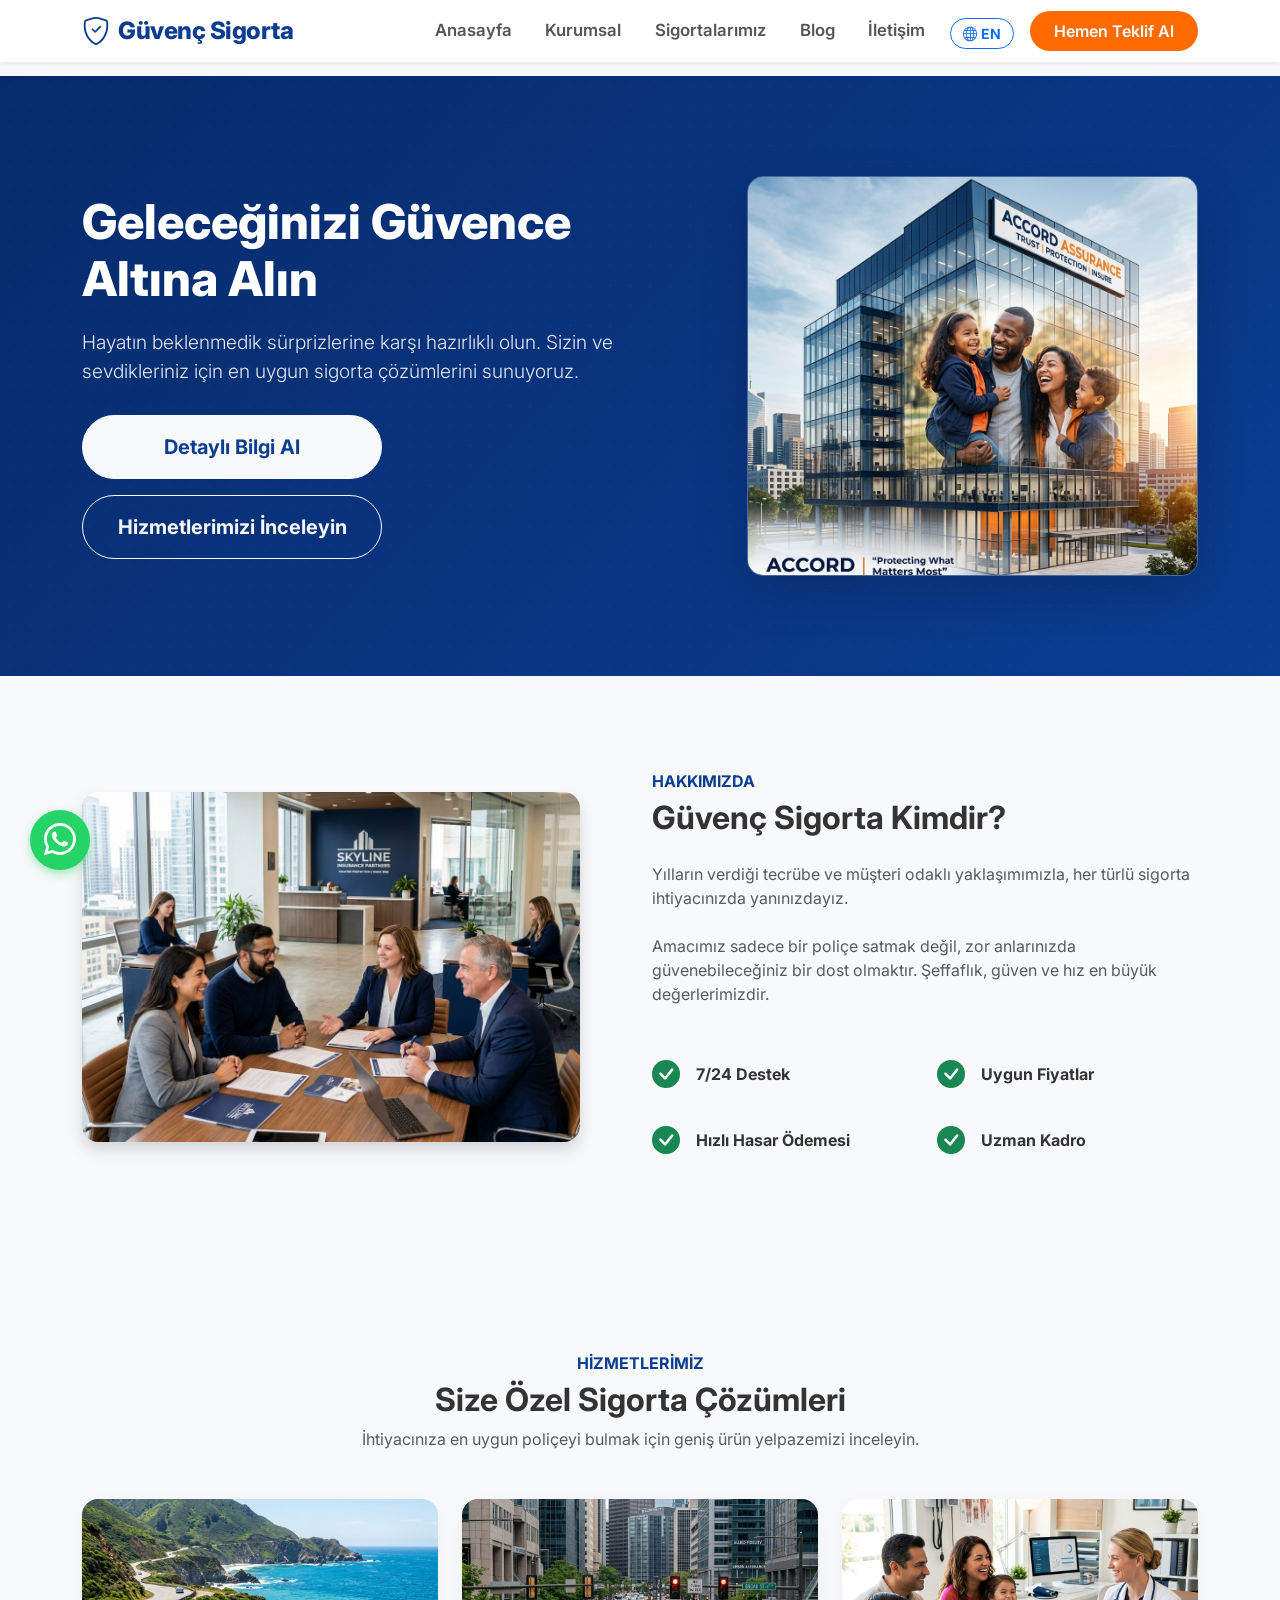
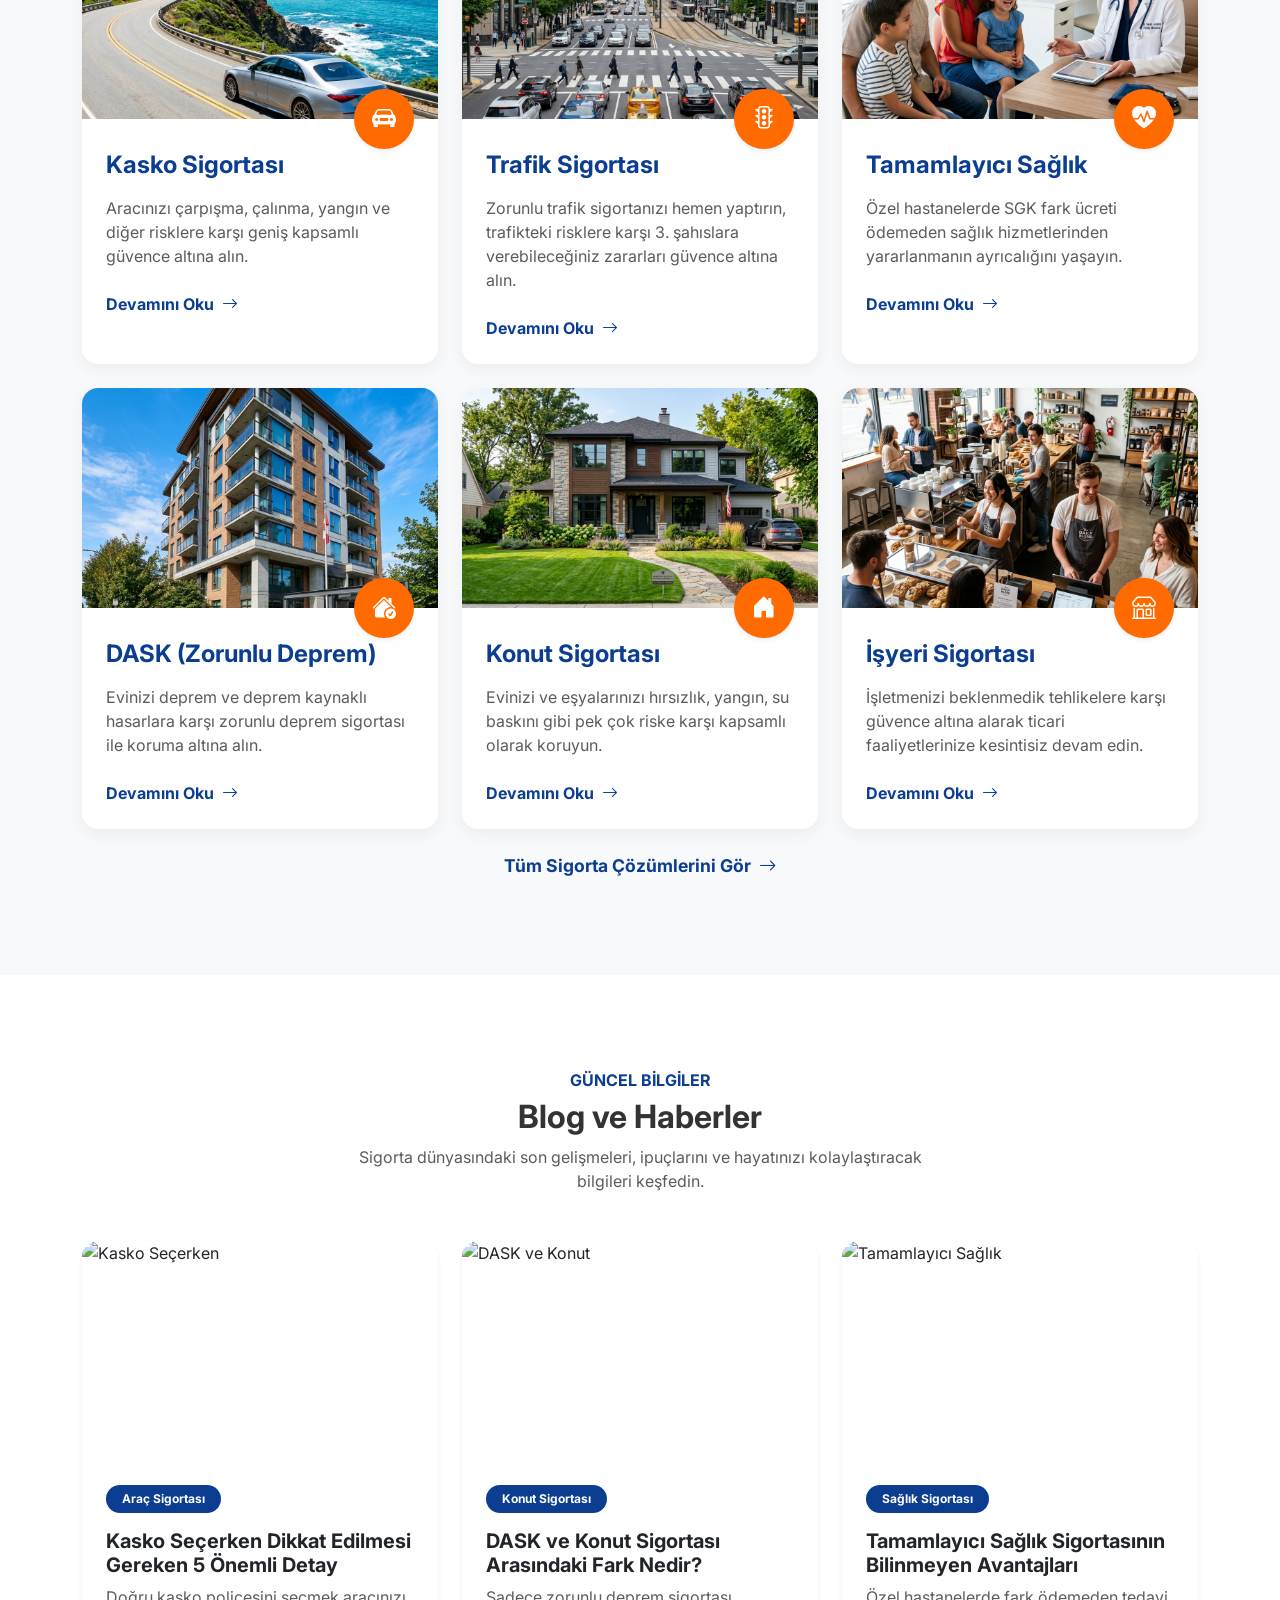
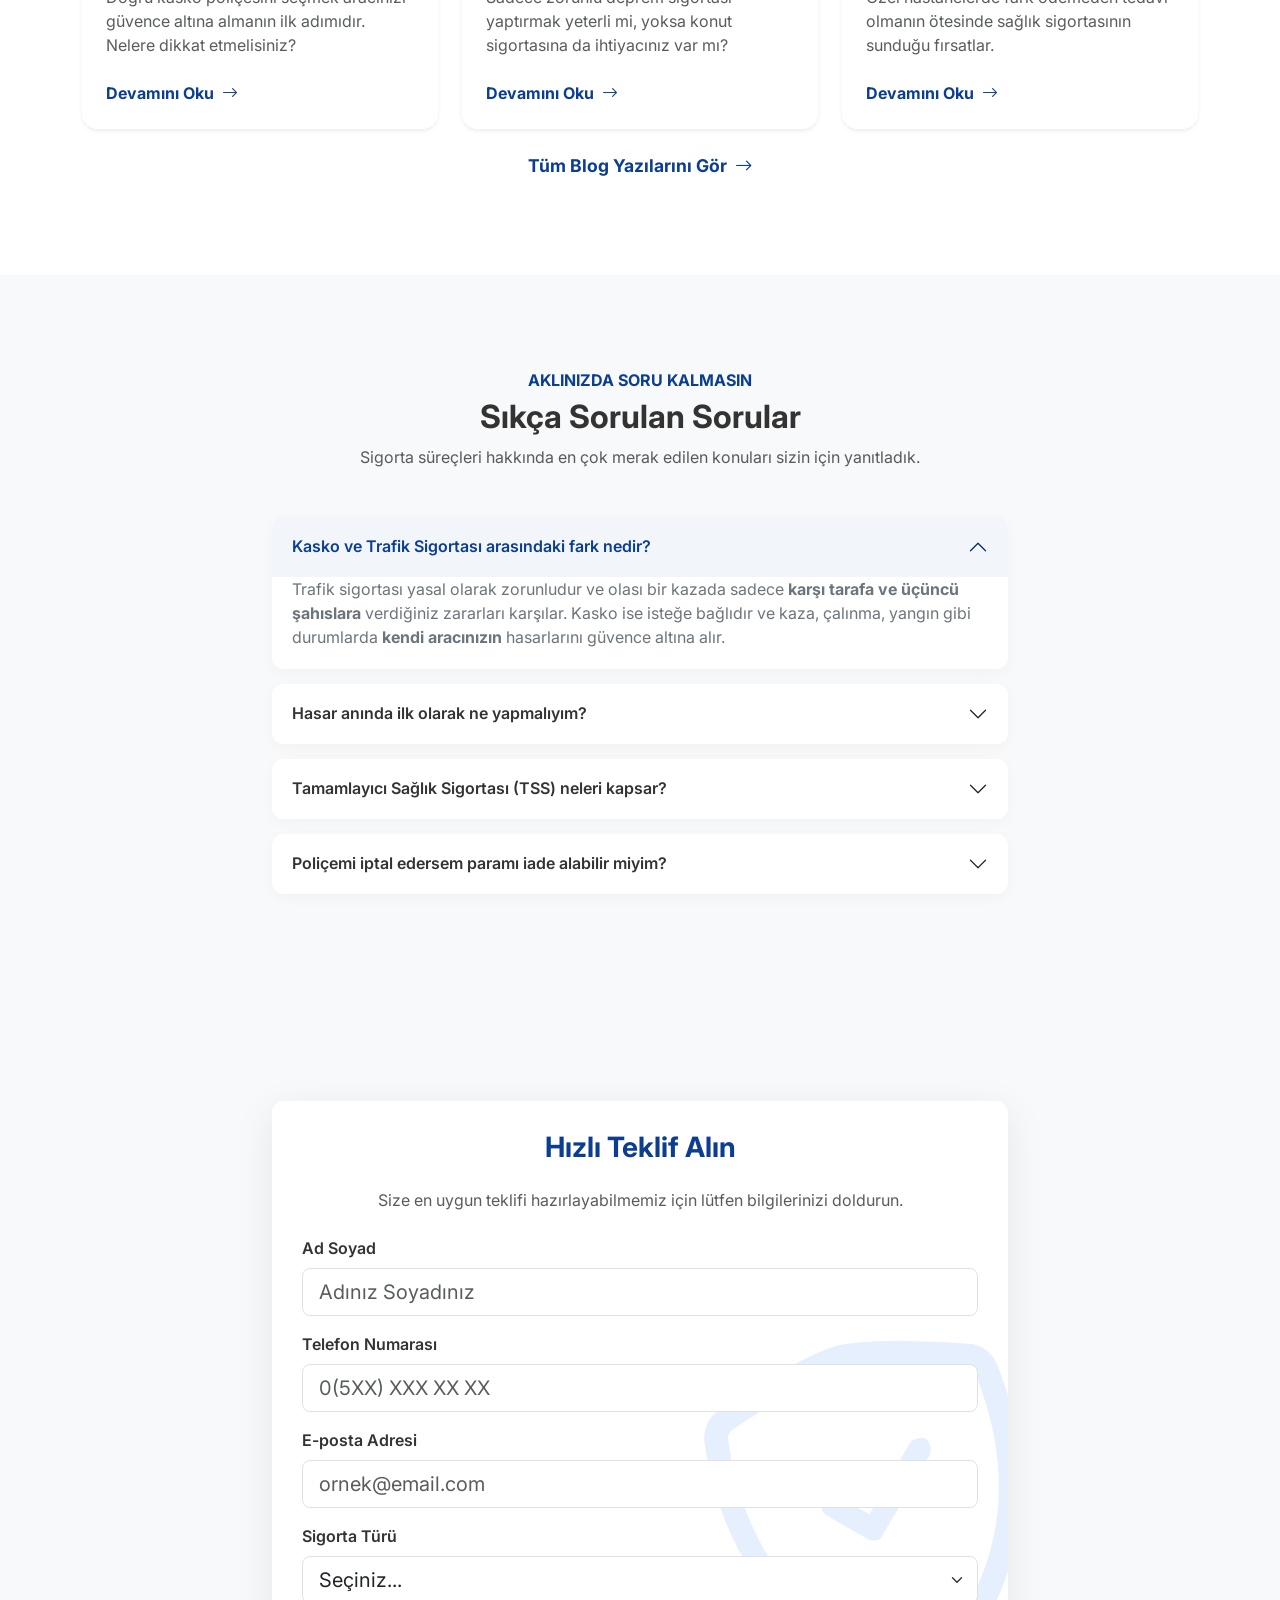
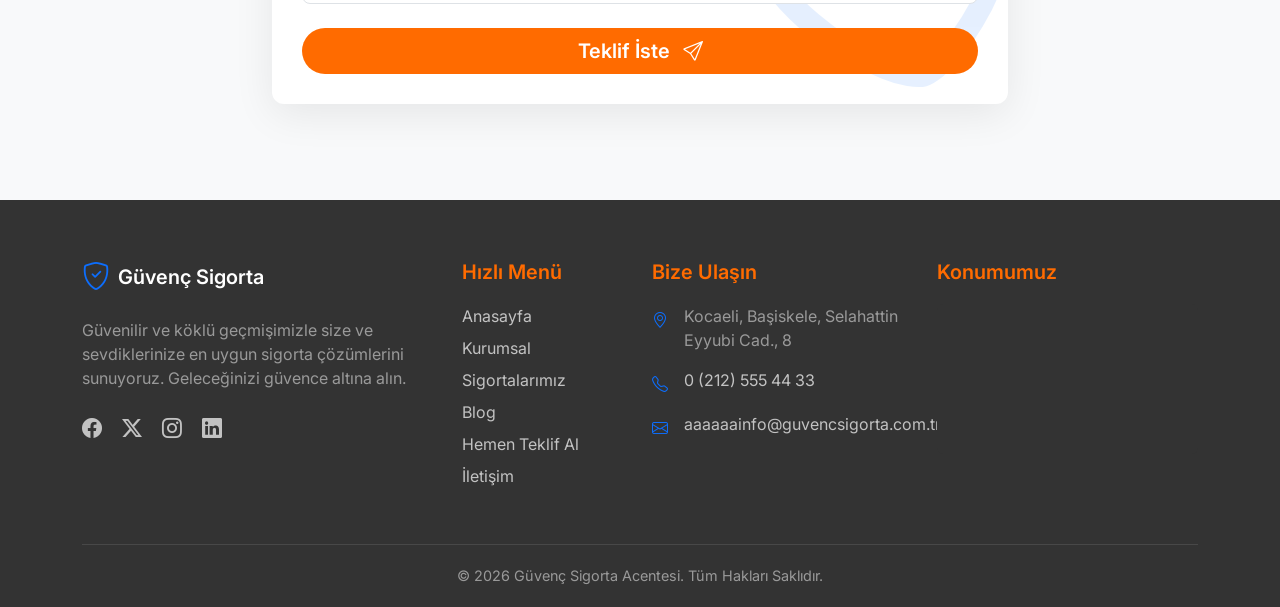
==== index.html @ 0bcf5939 "chore: cache version v8 -> v9" ====
<!DOCTYPE html>
<html lang="tr">

<head>
  <meta charset="UTF-8">
  <meta name="viewport" content="width=device-width, initial-scale=1.0">
  <title>Güvenç Sigorta | Geleceğinizi Güvence Altına Alın</title>
  <meta name="description"
    content="Kasko, trafik, sağlık ve konut sigortası poliçeleriniz için en uygun teklifleri Güvenç Sigorta'dan alın.">

  <!-- Google Fonts -->
  <link rel="preconnect" href="https://fonts.googleapis.com">
  <link rel="preconnect" href="https://fonts.gstatic.com" crossorigin>
  <link href="https://fonts.googleapis.com/css2?family=Inter:wght@300;400;500;600;700;800&display=swap"
    rel="stylesheet">

  <!-- Bootstrap Icons (CDN needed for icons, or local SVG. Will use CDN for icons only) -->
  <link rel="stylesheet" href="https://cdn.jsdelivr.net/npm/bootstrap-icons@1.11.3/font/bootstrap-icons.min.css">

  <!-- Local Bootstrap CSS -->
  <link rel="stylesheet" href="css/bootstrap.min.css?v=9">

  <!-- Custom CSS -->
  <link rel="stylesheet" href="css/style.css?v=9">
</head>

<body>
  <div id="top"></div>

  <!-- Navbar Component -->
  <app-navbar></app-navbar>

  <!-- Hero Section -->
  <section class="hero-section" id="hero">
    <div class="container h-100">
      <div class="row h-100 align-items-center">
        <div class="col-lg-6 text-center text-lg-start mb-5 mb-lg-0">
          <h1 class="hero-title" data-i18n="hero_title">Geleceğinizi Güvence Altına Alın</h1>
          <p class="hero-subtitle" data-i18n="hero_desc">Hayatın beklenmedik sürprizlerine karşı hazırlıklı olun. Sizin ve sevdikleriniz için en uygun sigorta çözümlerini sunuyoruz.</p>
          <a href="#teklif-al"
            class="btn btn-light btn-lg px-4 py-3 rounded-pill fw-bold text-primary-custom me-md-3 mb-3 w-100 d-md-inline-block btn-pulse"
            style="max-width: 300px;" data-i18n="hero_btn">
            Hemen Teklif Al
          </a>
          <a href="#sigortalarimiz"
            class="btn btn-outline-light btn-lg px-4 py-3 rounded-pill fw-bold w-100 d-md-inline-block"
            style="max-width: 300px;" data-i18n="hero_btn_2">
            Hizmetlerimizi İnceleyin
          </a>
        </div>
        <div class="col-lg-5 offset-lg-1 d-none d-lg-block">
          <img src="assets/img/hero.png" alt="Güvenç Sigorta Acentesi"
            class="img-fluid rounded-4 shadow-lg border border-light border-opacity-25"
            style="object-fit: cover; height: 400px; width: 100%;">
        </div>
      </div>
    </div>
  </section>

  <!-- About Section -->
  <section class="py-5" id="kurumsal">
    <div class="container my-5">
      <div class="row align-items-center">
        <div class="col-lg-6 mb-4 mb-lg-0">
          <div class="pe-lg-5 text-center text-lg-start">
            <img src="assets/img/about.png" alt="Hakkımızda" class="img-fluid rounded-4 shadow"
              style="object-fit: cover; height: 350px; width: 100%;">
          </div>
        </div>
        <div class="col-lg-6 text-center text-lg-start">
          <h6 class="text-primary-custom fw-bold text-uppercase mb-2" data-i18n="sec_about_sub">Hakkımızda</h6>
          <h2 class="fw-bold mb-4" data-i18n="sec_about_title">Güvenç Sigorta Kimdir?</h2>
          <p class="text-muted mb-4" data-i18n="sec_about_desc1">Yılların verdiği tecrübe ve müşteri odaklı yaklaşımımızla, her türlü sigorta ihtiyacınızda yanınızdayız.</p>
          <p class="text-muted mb-4" data-i18n="sec_about_desc2">Amacımız sadece bir poliçe satmak değil, zor anlarınızda güvenebileceğiniz bir dost olmaktır. Şeffaflık, güven ve hız en büyük değerlerimizdir.</p>
          <div class="row g-4 mt-2">
            <div class="col-sm-6">
              <div class="d-flex justify-content-center justify-content-lg-start">
                <div class="d-flex align-items-center text-start" style="width: 220px;">
                  <i class="bi bi-check-circle-fill text-success fs-3 me-3 flex-shrink-0"></i>
                  <h6 class="mb-0 fw-bold" data-i18n="feature_1">7/24 Destek</h6>
                </div>
              </div>
            </div>
            <div class="col-sm-6">
              <div class="d-flex justify-content-center justify-content-lg-start">
                <div class="d-flex align-items-center text-start" style="width: 220px;">
                  <i class="bi bi-check-circle-fill text-success fs-3 me-3 flex-shrink-0"></i>
                  <h6 class="mb-0 fw-bold" data-i18n="feature_2">Uygun Fiyatlar</h6>
                </div>
              </div>
            </div>
            <div class="col-sm-6">
              <div class="d-flex justify-content-center justify-content-lg-start">
                <div class="d-flex align-items-center text-start" style="width: 220px;">
                  <i class="bi bi-check-circle-fill text-success fs-3 me-3 flex-shrink-0"></i>
                  <h6 class="mb-0 fw-bold" data-i18n="feature_3">Hızlı Hasar Ödemesi</h6>
                </div>
              </div>
            </div>
            <div class="col-sm-6">
              <div class="d-flex justify-content-center justify-content-lg-start">
                <div class="d-flex align-items-center text-start" style="width: 220px;">
                  <i class="bi bi-check-circle-fill text-success fs-3 me-3 flex-shrink-0"></i>
                  <h6 class="mb-0 fw-bold" data-i18n="feature_4">Uzman Kadro</h6>
                </div>
              </div>
            </div>
          </div>
        </div>
      </div>
    </div>
  </section>

  <!-- Services / Insurances Section -->
  <section class="py-5 bg-light" id="sigortalarimiz">
    <div class="container my-5">
      <div class="text-center mb-5">
        <h6 class="text-primary-custom fw-bold text-uppercase mb-2" data-i18n="sec_services_sub">Hizmetlerimiz</h6>
        <h2 class="fw-bold" data-i18n="sec_services_title">Size Özel Sigorta Çözümleri</h2>
        <p class="text-muted mx-auto" style="max-width: 600px;" data-i18n="sec_services_desc">İhtiyacınıza en uygun poliçeyi bulmak için geniş ürün yelpazemizi inceleyin.</p>
      </div>

      <div class="row g-4">
        <div class="col-lg-4 col-md-6">
          <insurance-card title="Kasko Sigortası"
            desc="Aracınızı çarpışma, çalınma, yangın ve diğer risklere karşı geniş kapsamlı güvence altına alın."
            icon="car-front-fill" img="assets/img/kasko.png"
            i18n-title="srv_kasko_title" i18n-desc="srv_kasko_desc">
          </insurance-card>
        </div>
        <div class="col-lg-4 col-md-6">
          <insurance-card title="Trafik Sigortası"
            desc="Zorunlu trafik sigortanızı hemen yaptırın, trafikteki risklere karşı 3. şahıslara verebileceğiniz zararları güvence altına alın."
            icon="stoplights" img="assets/img/trafik.png"
            i18n-title="srv_trafik_title" i18n-desc="srv_trafik_desc">
          </insurance-card>
        </div>
        <div class="col-lg-4 col-md-6">
          <insurance-card title="Tamamlayıcı Sağlık"
            desc="Özel hastanelerde SGK fark ücreti ödemeden sağlık hizmetlerinden yararlanmanın ayrıcalığını yaşayın."
            icon="heart-pulse-fill" img="assets/img/saglik.png"
            i18n-title="srv_saglik_title" i18n-desc="srv_saglik_desc">
          </insurance-card>
        </div>
        <div class="col-lg-4 col-md-6">
          <insurance-card title="DASK (Zorunlu Deprem)"
            desc="Evinizi deprem ve deprem kaynaklı hasarlara karşı zorunlu deprem sigortası ile koruma altına alın."
            icon="house-check-fill" img="assets/img/dask.png"
            i18n-title="srv_dask_title" i18n-desc="srv_dask_desc">
          </insurance-card>
        </div>
        <div class="col-lg-4 col-md-6">
          <insurance-card title="Konut Sigortası"
            desc="Evinizi ve eşyalarınızı hırsızlık, yangın, su baskını gibi pek çok riske karşı kapsamlı olarak koruyun."
            icon="house-door-fill" img="assets/img/konut.png"
            i18n-title="srv_konut_title" i18n-desc="srv_konut_desc">
          </insurance-card>
        </div>
        <div class="col-lg-4 col-md-6">
          <insurance-card title="İşyeri Sigortası"
            desc="İşletmenizi beklenmedik tehlikelere karşı güvence altına alarak ticari faaliyetlerinize kesintisiz devam edin."
            icon="shop" img="assets/img/isyeri.png"
            i18n-title="srv_isyeri_title" i18n-desc="srv_isyeri_desc">
          </insurance-card>
        </div>
      </div>

      <div class="text-center mt-4">
        <a href="hizmetler.html" class="text-primary-custom fw-bold text-decoration-none d-inline-flex align-items-center view-all-link">
          <span data-i18n="btn_view_all_services">Tüm Sigorta Çözümlerini Gör</span> <i class="bi bi-arrow-right ms-2"></i>
        </a>
      </div>
    </div>
  </section>

  <!-- Blog Section -->
  <section class="py-5 bg-white" id="blog">
    <div class="container my-5">
      <div class="text-center mb-5">
        <h6 class="text-primary-custom fw-bold text-uppercase mb-2" data-i18n="sec_blog_sub">Güncel Bilgiler</h6>
        <h2 class="fw-bold" data-i18n="sec_blog_title">Blog ve Haberler</h2>
        <p class="text-muted mx-auto" style="max-width: 600px;" data-i18n="sec_blog_desc">Sigorta dünyasındaki son gelişmeleri, ipuçlarını ve hayatınızı kolaylaştıracak bilgileri keşfedin.</p>
      </div>

      <div class="row g-4">
        <!-- Blog Card 1 -->
        <div class="col-lg-4 col-md-6">
          <div class="card h-100 border-0 shadow-sm rounded-4 overflow-hidden blog-card">
            <img src="https://images.unsplash.com/photo-1454165804606-c3d57bc86b40?auto=format&fit=crop&q=80&w=600&h=400" class="card-img-top" alt="Kasko Seçerken" style="height: 220px; object-fit: cover;">
            <div class="card-body p-4">
              <span class="badge bg-primary-custom text-white mb-2 px-3 py-2 rounded-pill" data-i18n="badge_arac">Araç Sigortası</span>
              <h5 class="card-title fw-bold mt-2" data-i18n="blog_1_title">Kasko Seçerken Dikkat Edilmesi Gereken 5 Önemli Detay</h5>
              <p class="card-text text-muted" data-i18n="blog_1_desc">Doğru kasko poliçesini seçmek aracınızı güvence altına almanın ilk adımıdır. Nelere dikkat etmelisiniz?</p>
            </div>
            <div class="card-footer bg-white border-0 px-4 pb-4 pt-0">
              <a href="#" class="text-primary-custom fw-bold text-decoration-none d-flex align-items-center"><span data-i18n="btn_read_more">Devamını Oku</span> <i class="bi bi-arrow-right ms-2"></i></a>
            </div>
          </div>
        </div>
        
        <!-- Blog Card 2 -->
        <div class="col-lg-4 col-md-6">
          <div class="card h-100 border-0 shadow-sm rounded-4 overflow-hidden blog-card">
            <img src="https://images.unsplash.com/photo-1560518883-ce09059eeffa?auto=format&fit=crop&q=80&w=600&h=400" class="card-img-top" alt="DASK ve Konut" style="height: 220px; object-fit: cover;">
            <div class="card-body p-4">
              <span class="badge bg-primary-custom text-white mb-2 px-3 py-2 rounded-pill" data-i18n="badge_konut">Konut Sigortası</span>
              <h5 class="card-title fw-bold mt-2" data-i18n="blog_2_title">DASK ve Konut Sigortası Arasındaki Fark Nedir?</h5>
              <p class="card-text text-muted" data-i18n="blog_2_desc">Sadece zorunlu deprem sigortası yaptırmak yeterli mi, yoksa konut sigortasına da ihtiyacınız var mı?</p>
            </div>
            <div class="card-footer bg-white border-0 px-4 pb-4 pt-0">
              <a href="#" class="text-primary-custom fw-bold text-decoration-none d-flex align-items-center"><span data-i18n="btn_read_more">Devamını Oku</span> <i class="bi bi-arrow-right ms-2"></i></a>
            </div>
          </div>
        </div>

        <!-- Blog Card 3 -->
        <div class="col-lg-4 col-md-6">
          <div class="card h-100 border-0 shadow-sm rounded-4 overflow-hidden blog-card">
            <img src="https://images.unsplash.com/photo-1505691938895-1758d7feb511?auto=format&fit=crop&q=80&w=600&h=400" class="card-img-top" alt="Tamamlayıcı Sağlık" style="height: 220px; object-fit: cover;">
            <div class="card-body p-4">
              <span class="badge bg-primary-custom text-white mb-2 px-3 py-2 rounded-pill" data-i18n="badge_saglik">Sağlık Sigortası</span>
              <h5 class="card-title fw-bold mt-2" data-i18n="blog_3_title">Tamamlayıcı Sağlık Sigortasının Bilinmeyen Avantajları</h5>
              <p class="card-text text-muted" data-i18n="blog_3_desc">Özel hastanelerde fark ödemeden tedavi olmanın ötesinde sağlık sigortasının sunduğu fırsatlar.</p>
            </div>
            <div class="card-footer bg-white border-0 px-4 pb-4 pt-0">
              <a href="#" class="text-primary-custom fw-bold text-decoration-none d-flex align-items-center"><span data-i18n="btn_read_more">Devamını Oku</span> <i class="bi bi-arrow-right ms-2"></i></a>
            </div>
          </div>
        </div>
      </div>

      <div class="text-center mt-4">
        <a href="blog.html" class="text-primary-custom fw-bold text-decoration-none d-inline-flex align-items-center view-all-link">
          <span data-i18n="btn_view_all_blog">Tüm Blog Yazılarını Gör</span> <i class="bi bi-arrow-right ms-2"></i>
        </a>
      </div>
    </div>
  </section>

  <!-- FAQ Section -->
  <section class="py-5 bg-light" id="sss">
    <div class="container my-5">
      <div class="text-center mb-5">
        <h6 class="text-primary-custom fw-bold text-uppercase mb-2" data-i18n="sec_faq_sub">Aklınızda Soru Kalmasın</h6>
        <h2 class="fw-bold" data-i18n="sec_faq_title">Sıkça Sorulan Sorular</h2>
        <p class="text-muted mx-auto" style="max-width: 600px;" data-i18n="sec_faq_desc">Sigorta süreçleri hakkında en çok merak edilen konuları sizin için yanıtladık.</p>
      </div>

      <div class="row justify-content-center">
        <div class="col-lg-8">
          <div class="accordion" id="faqAccordion">
            <!-- FAQ 1 -->
            <div class="accordion-item">
              <h2 class="accordion-header" id="headingOne">
                <button class="accordion-button" type="button" data-bs-toggle="collapse" data-bs-target="#collapseOne" aria-expanded="true" aria-controls="collapseOne" data-i18n="faq_1_q">
                  Kasko ve Trafik Sigortası arasındaki fark nedir?
                </button>
              </h2>
              <div id="collapseOne" class="accordion-collapse collapse show" aria-labelledby="headingOne" data-bs-parent="#faqAccordion">
                <div class="accordion-body" data-i18n="faq_1_a">
                  Trafik sigortası yasal olarak zorunludur ve olası bir kazada sadece <strong>karşı tarafa ve üçüncü şahıslara</strong> verdiğiniz zararları karşılar. Kasko ise isteğe bağlıdır ve kaza, çalınma, yangın gibi durumlarda <strong>kendi aracınızın</strong> hasarlarını güvence altına alır.
                </div>
              </div>
            </div>
            
            <!-- FAQ 2 -->
            <div class="accordion-item">
              <h2 class="accordion-header" id="headingTwo">
                <button class="accordion-button collapsed" type="button" data-bs-toggle="collapse" data-bs-target="#collapseTwo" aria-expanded="false" aria-controls="collapseTwo" data-i18n="faq_2_q">
                  Hasar anında ilk olarak ne yapmalıyım?
                </button>
              </h2>
              <div id="collapseTwo" class="accordion-collapse collapse" aria-labelledby="headingTwo" data-bs-parent="#faqAccordion">
                <div class="accordion-body" data-i18n="faq_2_a">
                  Bir hasar durumunda öncelikle güvenliğinizi sağlayın. Ardından mutlaka kaza tespit tutanağı tutun (veya polis/jandarma raporu alın) ve olay yerinin fotoğraflarını çekin. Hiç vakit kaybetmeden 7/24 hizmet veren hasar ihbar hattımızı veya acentemizi arayarak durumu bildirin.
                </div>
              </div>
            </div>

            <!-- FAQ 3 -->
            <div class="accordion-item">
              <h2 class="accordion-header" id="headingThree">
                <button class="accordion-button collapsed" type="button" data-bs-toggle="collapse" data-bs-target="#collapseThree" aria-expanded="false" aria-controls="collapseThree" data-i18n="faq_3_q">
                  Tamamlayıcı Sağlık Sigortası (TSS) neleri kapsar?
                </button>
              </h2>
              <div id="collapseThree" class="accordion-collapse collapse" aria-labelledby="headingThree" data-bs-parent="#faqAccordion">
                <div class="accordion-body" data-i18n="faq_3_a">
                  Tamamlayıcı Sağlık Sigortası, SGK ile anlaşmalı özel hastanelerde göreceğiniz yatarak veya ayakta tedavi masraflarının SGK tarafından karşılanmayan fark ücretlerini sizin yerinize öder. Böylece ek bir ücret ödemeden kaliteli sağlık hizmeti alırsınız.
                </div>
              </div>
            </div>

            <!-- FAQ 4 -->
            <div class="accordion-item">
              <h2 class="accordion-header" id="headingFour">
                <button class="accordion-button collapsed" type="button" data-bs-toggle="collapse" data-bs-target="#collapseFour" aria-expanded="false" aria-controls="collapseFour" data-i18n="faq_4_q">
                  Poliçemi iptal edersem paramı iade alabilir miyim?
                </button>
              </h2>
              <div id="collapseFour" class="accordion-collapse collapse" aria-labelledby="headingFour" data-bs-parent="#faqAccordion">
                <div class="accordion-body" data-i18n="faq_4_a">
                  Evet, sigorta poliçenizi iptal etmeniz durumunda, poliçenin kullanılmış olan gün sayısı hesaplanarak kalan günlerin prim tutarı sigorta şirketi tarafından hesabınıza iade edilir. İptal süreci sigorta türüne göre küçük farklılıklar gösterebilir.
                </div>
              </div>
            </div>

          </div>
        </div>
      </div>
    </div>
  </section>

  <!-- Offer Form Section -->
  <section class="py-5" id="teklif-al">
    <div class="container my-5">
      <div class="row justify-content-center">
        <div class="col-lg-8">
          <!-- Offer Form Component -->
          <offer-form></offer-form>
        </div>
      </div>
    </div>
  </section>

  <!-- Footer Component -->
  <div id="iletisim">
    <app-footer></app-footer>
  </div>

  <!-- Welcome Modal -->
  <div class="modal fade" id="welcomeModal" tabindex="-1" aria-hidden="true">
    <div class="modal-dialog modal-dialog-centered">
      <div class="modal-content border-0 shadow-lg rounded-4 overflow-hidden">
        <div class="modal-header border-0 pb-0 position-relative">
          <button type="button" class="btn-close position-absolute top-0 end-0 m-3" data-bs-dismiss="modal" aria-label="Close" style="z-index: 2;"></button>
        </div>
        <div class="modal-body p-4 p-md-5 text-center pt-0">
          <div class="bg-light text-primary-custom mx-auto mb-4 d-flex align-items-center justify-content-center rounded-circle" style="width: 80px; height: 80px;">
            <i class="bi bi-shield-check" style="font-size: 2.5rem;"></i>
          </div>
          <h3 class="fw-bold mb-3 text-primary-custom">Güvenç Sigorta'ya<br>Hoş Geldiniz!</h3>
          <p class="text-muted mb-4">Geleceğinizi ve sevdiklerinizi güvence altına almak için doğru yerdesiniz. İhtiyacınıza en uygun poliçeyi saniyeler içinde öğrenmek ister misiniz?</p>
          <div class="d-grid gap-2 d-sm-flex justify-content-sm-center">
            <button type="button" class="btn btn-cta rounded-pill px-4 py-2" data-bs-dismiss="modal" onclick="document.getElementById('teklif-al').scrollIntoView({behavior: 'smooth'})">Hızlı Teklif Al</button>
            <button type="button" class="btn btn-outline-secondary rounded-pill px-4 py-2" data-bs-dismiss="modal">İncelemeye Devam Et</button>
          </div>
        </div>
      </div>
    </div>
  </div>

  <!-- Local jQuery and Bootstrap JS -->
  <script src="js/jquery.min.js?v=9"></script>
  <script src="js/bootstrap.bundle.min.js?v=9"></script>

  <!-- Web Components CSS -->
  <link rel="stylesheet" href="js/components/Navbar/Navbar.css?v=9">
  <link rel="stylesheet" href="js/components/InsuranceCard/InsuranceCard.css?v=9">
  <link rel="stylesheet" href="js/components/OfferForm/OfferForm.css?v=9">
  <link rel="stylesheet" href="js/components/Footer/Footer.css?v=9">

  <!-- Web Components JS-->
  <script src="js/components/Navbar/Navbar.js?v=9"></script>
  <script src="js/components/InsuranceCard/InsuranceCard.js?v=9"></script>
  <script src="js/components/OfferForm/OfferForm.js?v=9"></script>
  <script src="js/components/Footer/Footer.js?v=9"></script>

  <!-- Translations -->
  <script src="js/translations.js?v=9"></script>
  
  <!-- Main Application Logic -->
  <script src="js/main.js?v=9"></script>

  <!-- Scroll to Top Button -->
  <a href="#top" class="scroll-to-top bg-primary-custom text-white shadow-lg" id="scrollToTopBtn">
    <i class="bi bi-arrow-up"></i>
  </a>

  <!-- WhatsApp Floating Button -->
  <a href="https://wa.me/905376395515?text=Merhaba,%20bilgi%20almak%20istiyorum." class="whatsapp-float" target="_blank" rel="noopener noreferrer">
    <i class="bi bi-whatsapp"></i>
  </a>

</body>

</html>
---- css/style.css ----
:root {
  --primary-color: #0b3d91; /* Corporate Navy */
  --primary-dark: #062b6b;
  --cta-color: #ff6b00; /* Vibrant Orange for CTA */
  --cta-hover: #e55e00;
  --bg-light: #f8f9fa;
  --text-dark: #333333;
  --text-muted: #6c757d;
}

body {
  font-family: 'Inter', 'Roboto', sans-serif;
  color: var(--text-dark);
  background-color: var(--bg-light);
  padding-top: 76px; /* Offset for fixed navbar */
  overflow-x: hidden;
  width: 100%;
}

html {
  overflow-x: hidden;
}

/* Custom Utilities */
.text-primary-custom { color: var(--primary-color) !important; }
.bg-primary-custom { background-color: var(--primary-color) !important; }
.btn-cta {
  background-color: var(--cta-color);
  color: #fff;
  border: none;
  font-weight: 600;
  transition: all 0.3s ease;
}
.btn-cta:hover {
  background-color: var(--cta-hover);
  color: #fff;
  transform: translateY(-2px);
  box-shadow: 0 4px 8px rgba(255, 107, 0, 0.3);
}

/* Minimal View All Link */
.view-all-link {
  font-size: 1.1rem;
  transition: opacity 0.3s ease;
}
.view-all-link i {
  transition: transform 0.3s ease;
}
.view-all-link:hover {
  opacity: 0.8;
}
.view-all-link:hover i {
  transform: translateX(5px);
}

/* Pulsing / Blinking Animation for CTA */
@keyframes pulse-glow {
  0% {
    box-shadow: 0 0 0 0 rgba(255, 255, 255, 0.7);
    transform: scale(1);
  }
  50% {
    box-shadow: 0 0 20px 5px rgba(255, 255, 255, 0.5);
    transform: scale(1.03);
  }
  100% {
    box-shadow: 0 0 0 0 rgba(255, 255, 255, 0);
    transform: scale(1);
  }
}

.btn-pulse {
  animation: pulse-glow 2s infinite;
}

/* Shatter Close Animation */
@keyframes shatterOut {
  0% { 
    opacity: 1; 
    transform: scale(1) rotate(0) skew(0); 
    filter: blur(0); 
  }
  20% { 
    transform: scale(1.05) rotate(2deg) skew(2deg); /* Anticipation / cracking */
  }
  50% { 
    opacity: 0.8; 
    transform: scale(0.8) rotate(-10deg) skew(-15deg) translateY(50px); 
    filter: blur(2px); 
  } 
  100% { 
    opacity: 0; 
    transform: scale(0) rotate(45deg) skew(30deg) translateY(200px); 
    filter: blur(10px); 
  }
}

.shatter-animation {
  animation: shatterOut 1.2s ease-in forwards !important;
  transform-origin: center center;
}

/* Scroll to Top Button */
.scroll-to-top {
  position: fixed;
  bottom: 30px;
  right: 30px;
  width: 50px;
  height: 50px;
  border-radius: 50%;
  display: flex;
  align-items: center;
  justify-content: center;
  font-size: 1.5rem;
  z-index: 999;
  opacity: 0;
  visibility: hidden;
  transform: translateY(20px);
  transition: all 0.3s ease;
  text-decoration: none;
}
.scroll-to-top.active {
  opacity: 1;
  visibility: visible;
  transform: translateY(0);
}
.scroll-to-top:hover {
  background-color: var(--cta-color) !important;
  color: #fff;
  transform: translateY(-5px);
}

/* WhatsApp Floating Button */
.whatsapp-float {
  position: fixed;
  bottom: 30px;
  left: 30px;
  width: 60px;
  height: 60px;
  background-color: #25d366;
  color: #fff;
  border-radius: 50%;
  display: flex;
  align-items: center;
  justify-content: center;
  font-size: 2rem;
  z-index: 999;
  text-decoration: none;
  transition: all 0.3s ease;
  box-shadow: 0 4px 10px rgba(37, 211, 102, 0.4);
}
.whatsapp-float:hover {
  background-color: #128c7e;
  color: #fff;
  transform: translateY(-5px) scale(1.05);
  box-shadow: 0 6px 15px rgba(37, 211, 102, 0.6);
}

/* Blog Card Hover Effect */
.blog-card {
  transition: transform 0.3s ease, box-shadow 0.3s ease;
}
.blog-card:hover {
  transform: translateY(-10px);
  box-shadow: 0 15px 30px rgba(0,0,0,0.1) !important;
}

/* Custom Accordion Styles */
.accordion-item {
  border: none;
  border-radius: 12px !important;
  margin-bottom: 15px;
  box-shadow: 0 4px 15px rgba(0,0,0,0.03);
  overflow: hidden;
}
.accordion-button {
  font-weight: 600;
  color: var(--text-dark);
  background-color: #fff;
  padding: 20px;
  box-shadow: none !important;
}
.accordion-button:not(.collapsed) {
  background-color: rgba(11, 61, 145, 0.05);
  color: var(--primary-color);
}
.accordion-button::after {
  transition: transform 0.3s ease;
}
.accordion-body {
  color: var(--text-muted);
  padding: 0 20px 20px 20px;
  background-color: #fff;
}

/* Hero Section */
.hero-section {
  background: linear-gradient(135deg, var(--primary-dark) 0%, var(--primary-color) 100%);
  color: white;
  padding: 100px 0;
  position: relative;
  overflow: hidden;
}
.hero-section::after {
  content: '';
  position: absolute;
  top: -50%; left: -50%; width: 200%; height: 200%;
  background: radial-gradient(circle, rgba(255,255,255,0.05) 10%, transparent 10%);
  background-size: 20px 20px;
  opacity: 0.5;
  pointer-events: none;
}
.hero-title { font-size: 3rem; font-weight: 800; margin-bottom: 20px; line-height: 1.2; }
.hero-subtitle { font-size: 1.2rem; font-weight: 300; margin-bottom: 30px; opacity: 0.9; }




/* Global Responsive Image Fix */
img, video, canvas, svg { 
  max-width: 100%; 
}

/* Comprehensive Mobile Responsive Adjustments */
@media (max-width: 768px) {
  /* Typography Scaling */
  h1, .h1 { font-size: 1.8rem !important; }
  h2, .h2 { font-size: 1.5rem !important; }
  h3, .h3 { font-size: 1.3rem !important; }
  
  /* Hero Section */
  .hero-title { font-size: 1.8rem; }
  .hero-subtitle { font-size: 1rem; margin-bottom: 20px; }
  .hero-section { padding: 40px 15px; text-align: center; }

  /* Global Spacing */
  section { padding: 40px 0 !important; }
  .container { padding-left: 15px; padding-right: 15px; }
  
  /* Floating Elements (WhatsApp & Scroll Top) - Reduce size */
  .whatsapp-float {
    width: 45px !important;
    height: 45px !important;
    font-size: 1.4rem !important;
    bottom: 15px !important;
    left: 15px !important;
  }
  .scroll-to-top {
    width: 45px !important;
    height: 45px !important;
    font-size: 1.2rem !important;
    bottom: 15px !important;
    right: 15px !important;
  }

  /* Card Image Heights */
  .card-img-top { height: 180px !important; }
  
  /* Buttons - Touch target size */
  .btn-lg, .btn-cta { 
    padding: 10px 20px !important; 
    font-size: 1rem !important; 
  }

  /* Welcome Modal Mobile Adjustments */
  #welcomeModal .modal-body { padding: 1.5rem !important; }
  #welcomeModal .rounded-circle { width: 60px !important; height: 60px !important; margin-bottom: 1rem !important; }
  #welcomeModal .bi-shield-check { font-size: 1.8rem !important; }
  #welcomeModal h3 { font-size: 1.3rem !important; }
  #welcomeModal p { font-size: 0.9rem !important; margin-bottom: 1rem !important; }
  #welcomeModal .btn { padding: 8px 16px !important; font-size: 0.9rem !important; }
}
---- js/components/Navbar/Navbar.css ----
/* Navbar overrides */
.navbar-brand { 
  font-weight: 800; 
  color: var(--primary-color) !important; 
  font-size: 1.5rem; 
  letter-spacing: -0.5px;
}

/* Base Nav Link Styles */
.nav-link { 
  font-weight: 600; 
  color: #555 !important; 
  position: relative;
  padding: 0.5rem 0.25rem !important;
  margin: 0 0.8rem;
  transition: color 0.3s ease;
  font-size: 1.05rem;
}

/* Hover and Active State Color */
.nav-link:hover, .nav-link.active { 
  color: var(--primary-color) !important; 
}

/* Stylish Animated Underline */
.nav-link::after {
  content: '';
  position: absolute;
  width: 0;
  height: 2px;
  bottom: 0;
  left: 50%;
  background-color: var(--cta-color);
  transition: all 0.3s cubic-bezier(0.25, 0.8, 0.25, 1);
  transform: translateX(-50%);
  border-radius: 2px;
}

.nav-link:hover::after, .nav-link.active::after {
  width: 100%;
}

/* Mobile Responsive Adjustments */
@media (max-width: 992px) {
  .navbar-collapse { 
    background: #fff; 
    padding: 20px; 
    border-radius: 12px; 
    box-shadow: 0 10px 40px rgba(0,0,0,0.15); 
    margin-top: 15px; 
  }
  .nav-link {
    margin: 8px 0;
    padding-left: 0 !important;
    display: inline-block;
  }
  .nav-link::after {
    left: 0;
    transform: translateX(0);
  }
}
---- js/components/InsuranceCard/InsuranceCard.css ----
/* Insurance Card */
.insurance-card {
  border: none;
  border-radius: 12px;
  transition: all 0.3s ease;
  box-shadow: 0 5px 15px rgba(0,0,0,0.05);
  height: 100%;
  cursor: pointer;
  background: #fff;
}
.insurance-card:hover {
  transform: translateY(-10px);
  box-shadow: 0 15px 30px rgba(0,0,0,0.1);
  border-bottom: 4px solid var(--primary-color);
}
.insurance-card .icon-wrapper {
  width: 60px;
  height: 60px;
  border-radius: 50%;
  background-color: rgba(11, 61, 145, 0.1);
  display: flex;
  align-items: center;
  justify-content: center;
  font-size: 1.5rem;
  color: var(--primary-color);
  margin-bottom: 15px;
}
.insurance-card .card-title { font-weight: 700; color: var(--primary-color); }
---- js/components/OfferForm/OfferForm.css ----
/* Offer Form Container */
.offer-form-wrapper {
  background: #fff;
  border-radius: 12px;
  padding: 30px;
  box-shadow: 0 10px 40px rgba(0,0,0,0.08);
  position: relative;
  overflow: hidden;
}

/* Mobile Responsive Adjustments */
@media (max-width: 768px) {
  .offer-form-wrapper { margin-top: 20px; padding: 20px; }
}
---- js/components/Footer/Footer.css ----
/* Footer */
footer {
  background-color: var(--text-dark);
  color: #fff;
  padding: 60px 0 20px;
}
footer h5 { color: var(--cta-color); font-weight: 600; margin-bottom: 20px; }
footer a { color: rgba(255,255,255,0.7); text-decoration: none; transition: color 0.3s; }
footer a:hover { color: #fff; text-decoration: underline; }
.footer-bottom { border-top: 1px solid rgba(255,255,255,0.1); padding-top: 20px; margin-top: 40px; text-align: center; font-size: 0.9rem; }
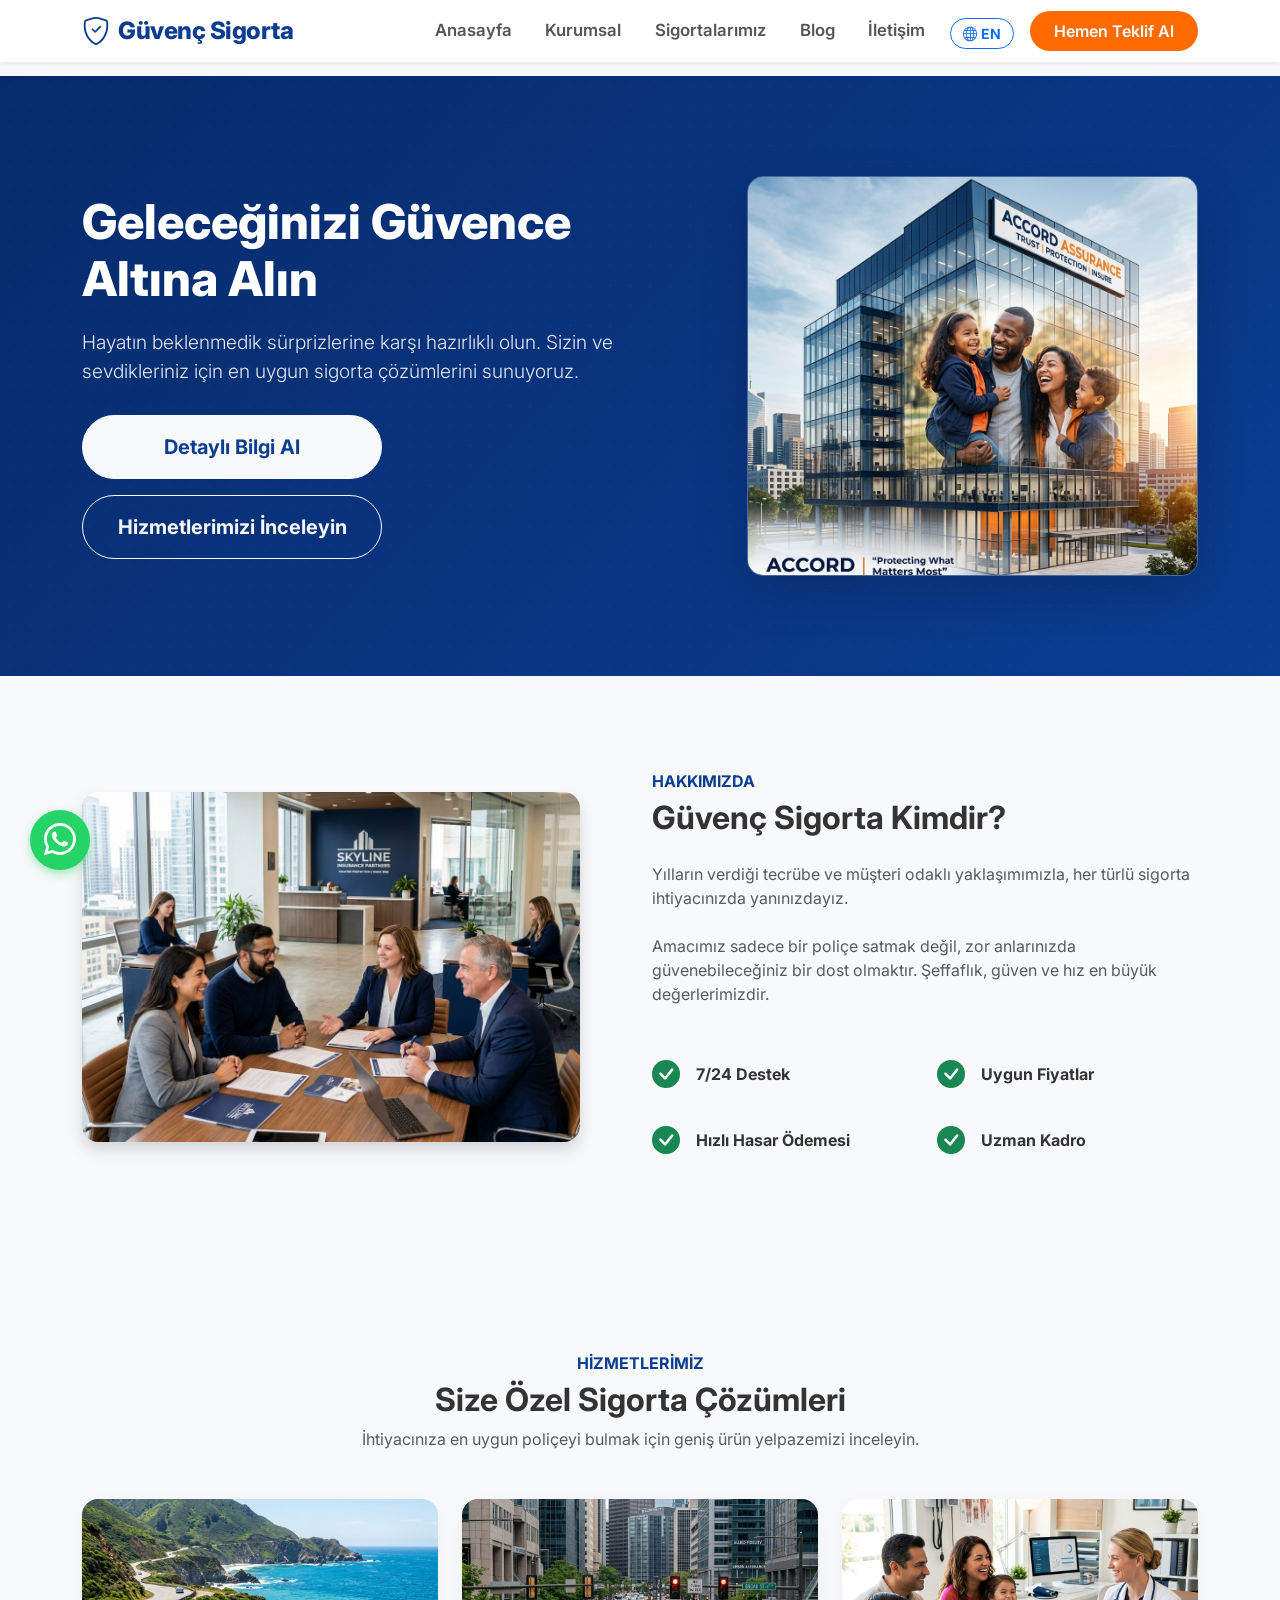
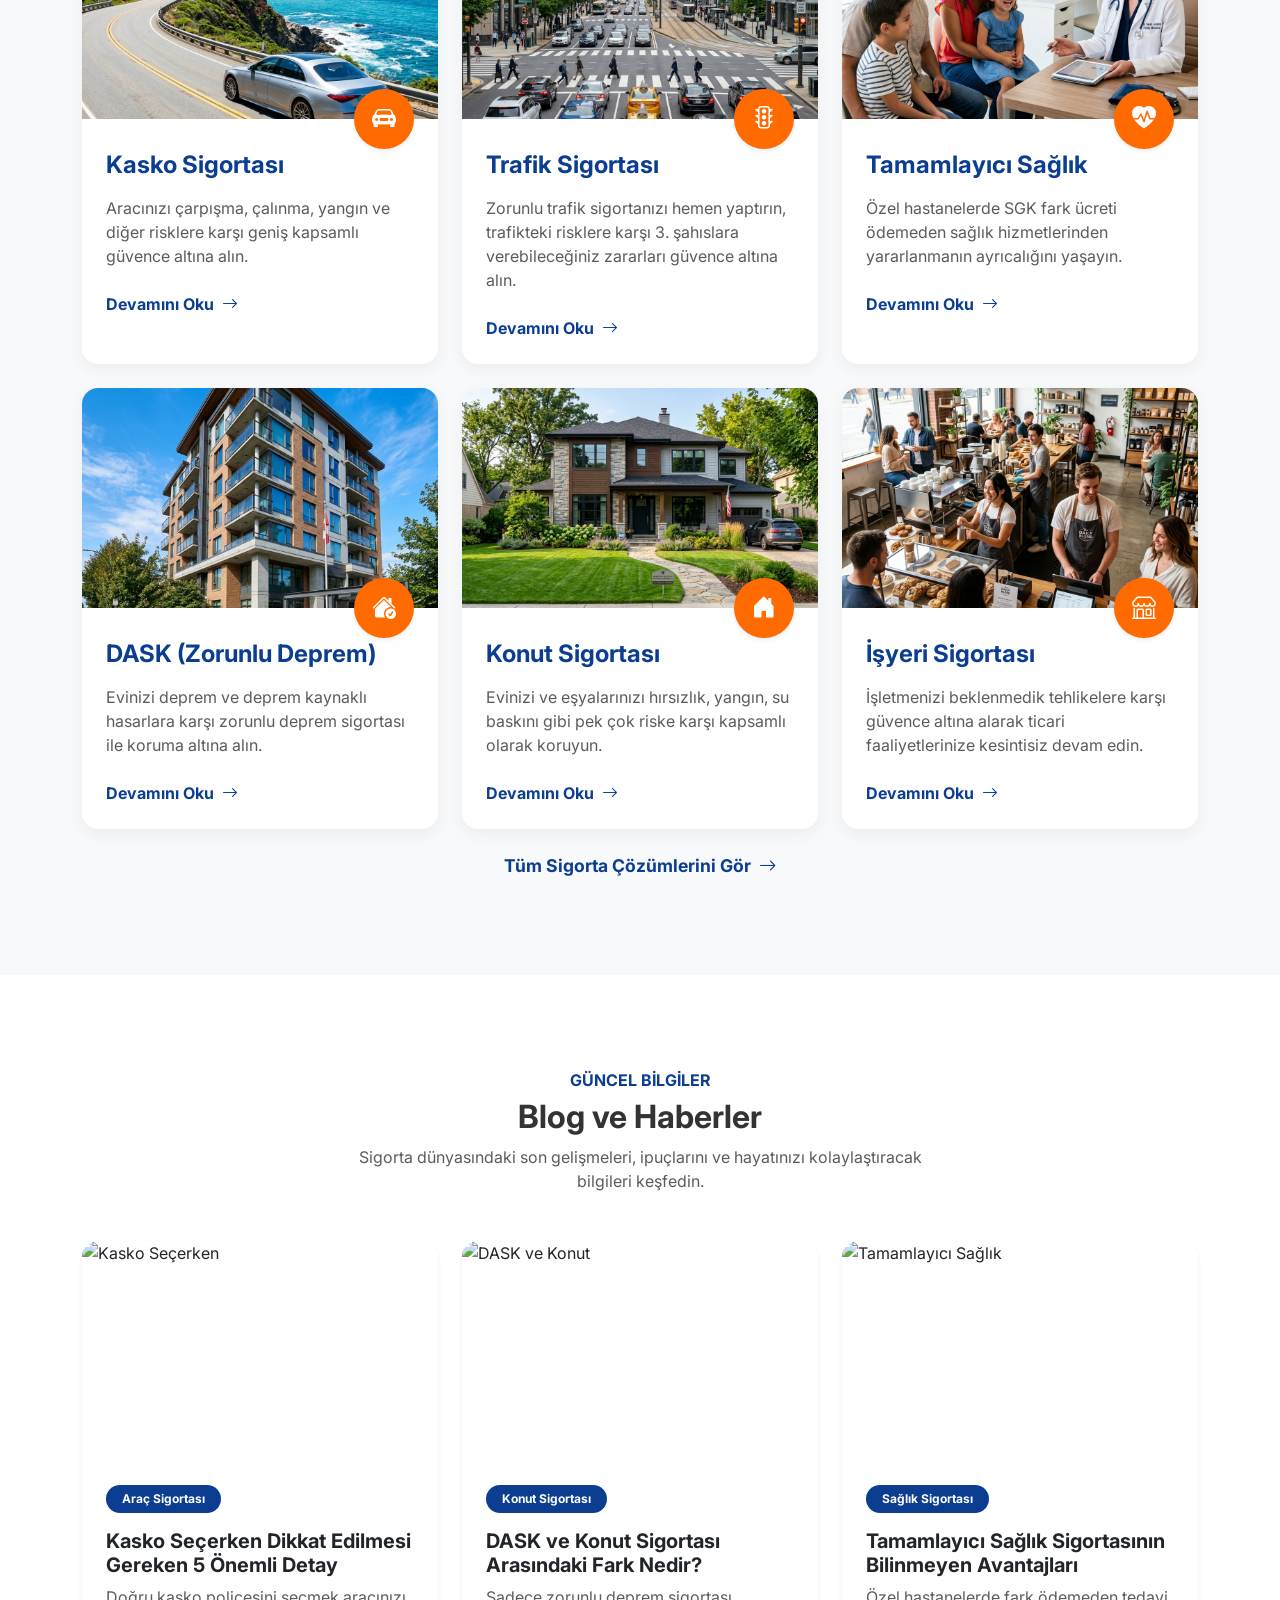
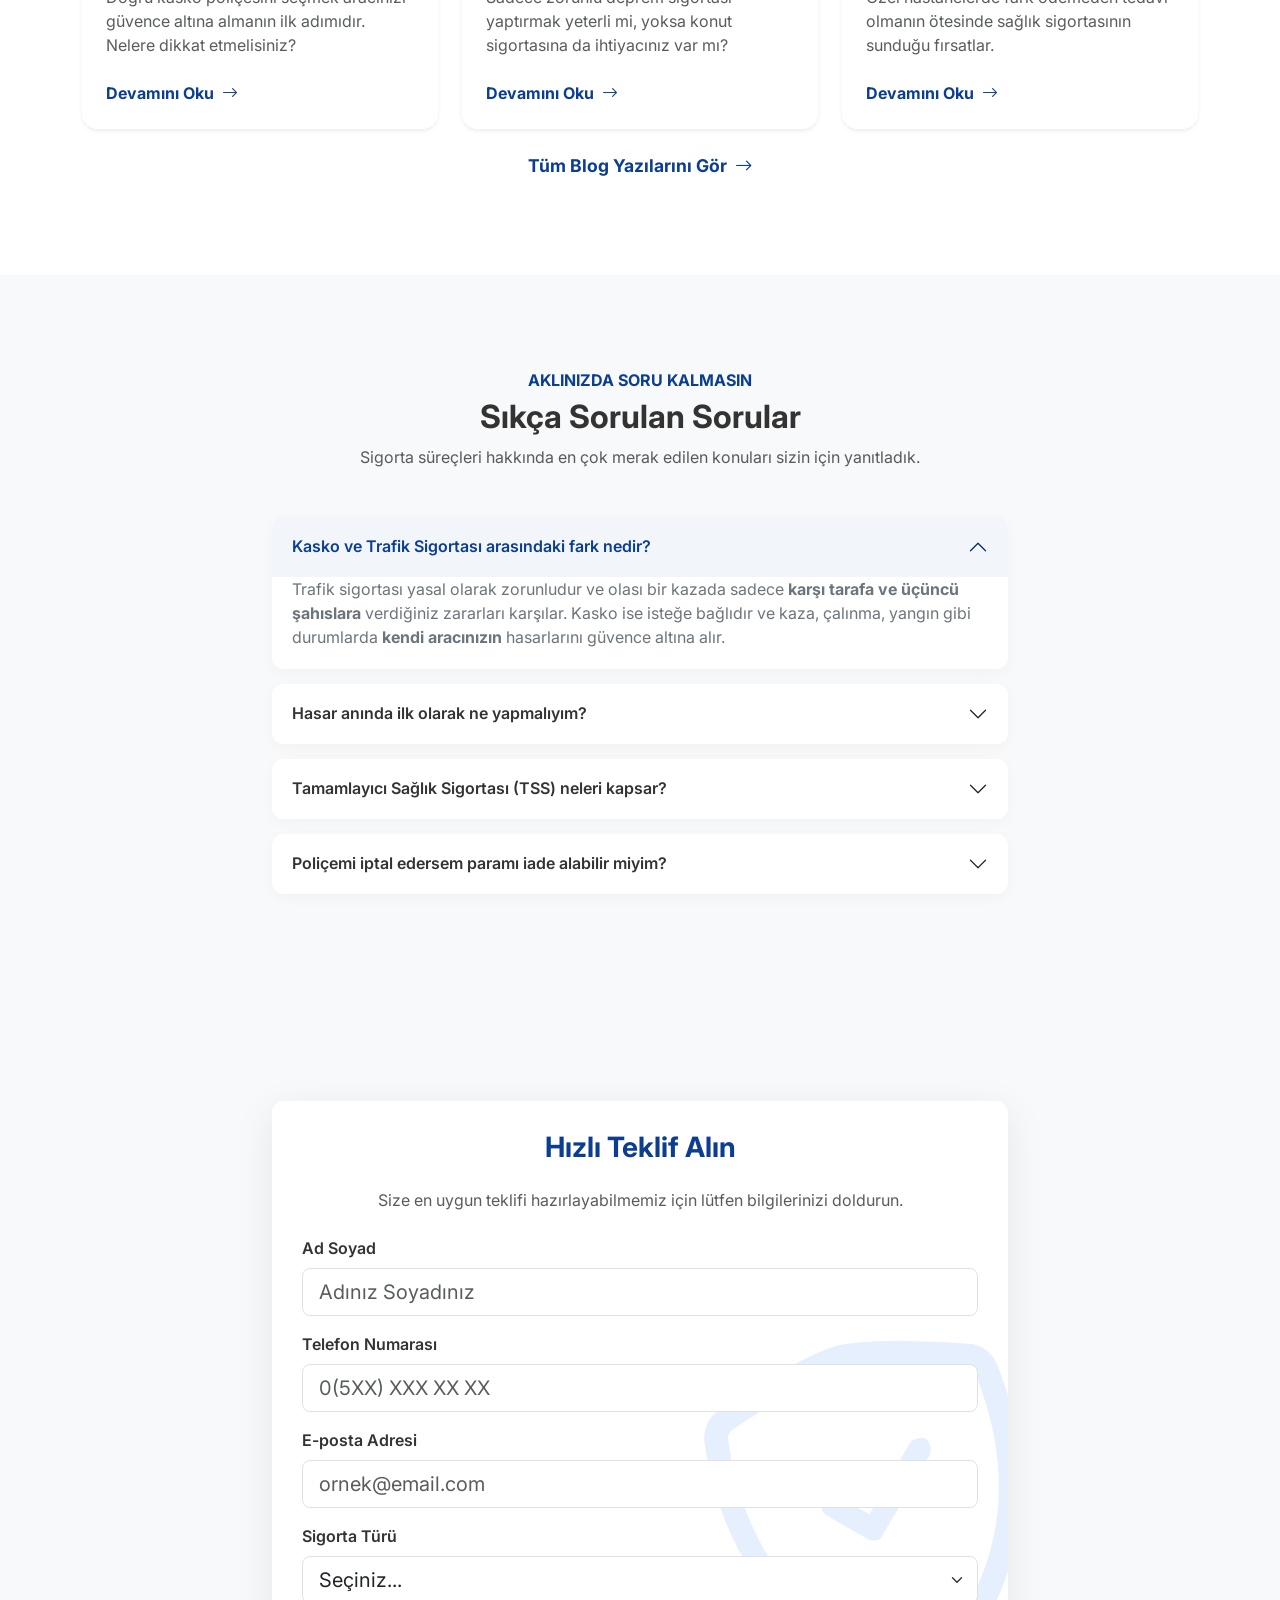
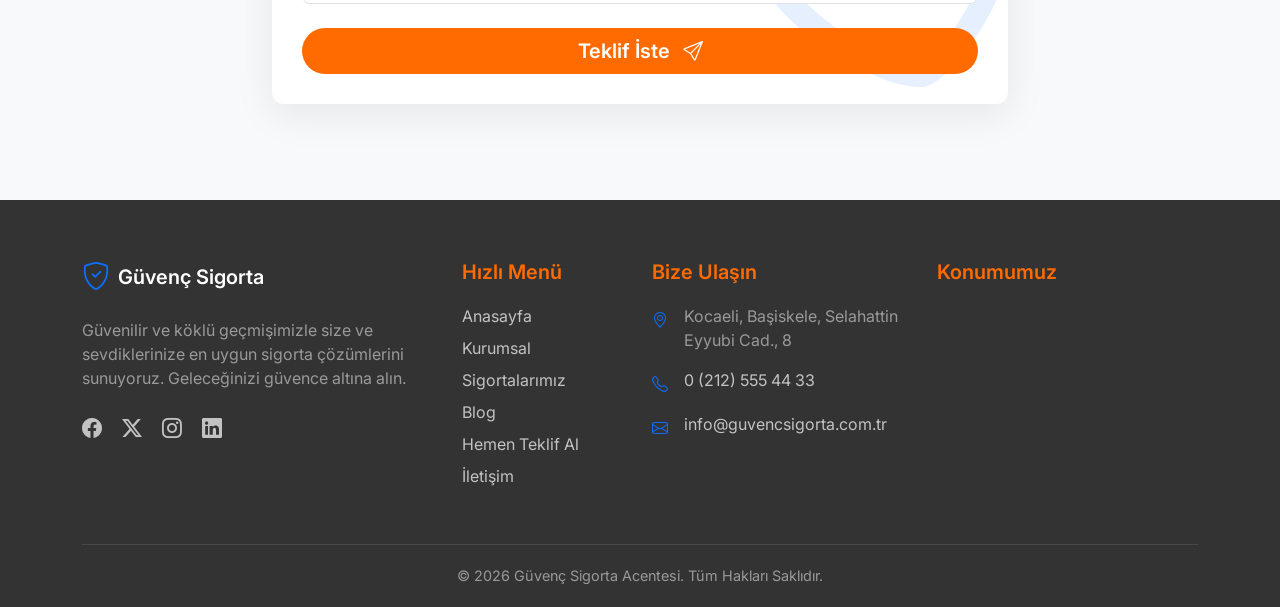
==== commit 353dfafa: "fix: footer email duzeltildi, cache v10 -> v11" ====
--- a/index.html
+++ b/index.html
@@ -18,10 +18,10 @@
   <link rel="stylesheet" href="https://cdn.jsdelivr.net/npm/bootstrap-icons@1.11.3/font/bootstrap-icons.min.css">
 
   <!-- Local Bootstrap CSS -->
-  <link rel="stylesheet" href="css/bootstrap.min.css?v=9">
+  <link rel="stylesheet" href="css/bootstrap.min.css?v=11">
 
   <!-- Custom CSS -->
-  <link rel="stylesheet" href="css/style.css?v=9">
+  <link rel="stylesheet" href="css/style.css?v=11">
 </head>
 
 <body>
@@ -351,26 +351,26 @@
   </div>
 
   <!-- Local jQuery and Bootstrap JS -->
-  <script src="js/jquery.min.js?v=9"></script>
-  <script src="js/bootstrap.bundle.min.js?v=9"></script>
+  <script src="js/jquery.min.js?v=11"></script>
+  <script src="js/bootstrap.bundle.min.js?v=11"></script>
 
   <!-- Web Components CSS -->
-  <link rel="stylesheet" href="js/components/Navbar/Navbar.css?v=9">
-  <link rel="stylesheet" href="js/components/InsuranceCard/InsuranceCard.css?v=9">
-  <link rel="stylesheet" href="js/components/OfferForm/OfferForm.css?v=9">
-  <link rel="stylesheet" href="js/components/Footer/Footer.css?v=9">
+  <link rel="stylesheet" href="js/components/Navbar/Navbar.css?v=11">
+  <link rel="stylesheet" href="js/components/InsuranceCard/InsuranceCard.css?v=11">
+  <link rel="stylesheet" href="js/components/OfferForm/OfferForm.css?v=11">
+  <link rel="stylesheet" href="js/components/Footer/Footer.css?v=11">
 
   <!-- Web Components JS-->
-  <script src="js/components/Navbar/Navbar.js?v=9"></script>
-  <script src="js/components/InsuranceCard/InsuranceCard.js?v=9"></script>
-  <script src="js/components/OfferForm/OfferForm.js?v=9"></script>
-  <script src="js/components/Footer/Footer.js?v=9"></script>
+  <script src="js/components/Navbar/Navbar.js?v=11"></script>
+  <script src="js/components/InsuranceCard/InsuranceCard.js?v=11"></script>
+  <script src="js/components/OfferForm/OfferForm.js?v=11"></script>
+  <script src="js/components/Footer/Footer.js?v=11"></script>
 
   <!-- Translations -->
-  <script src="js/translations.js?v=9"></script>
+  <script src="js/translations.js?v=11"></script>
   
   <!-- Main Application Logic -->
-  <script src="js/main.js?v=9"></script>
+  <script src="js/main.js?v=11"></script>
 
   <!-- Scroll to Top Button -->
   <a href="#top" class="scroll-to-top bg-primary-custom text-white shadow-lg" id="scrollToTopBtn">
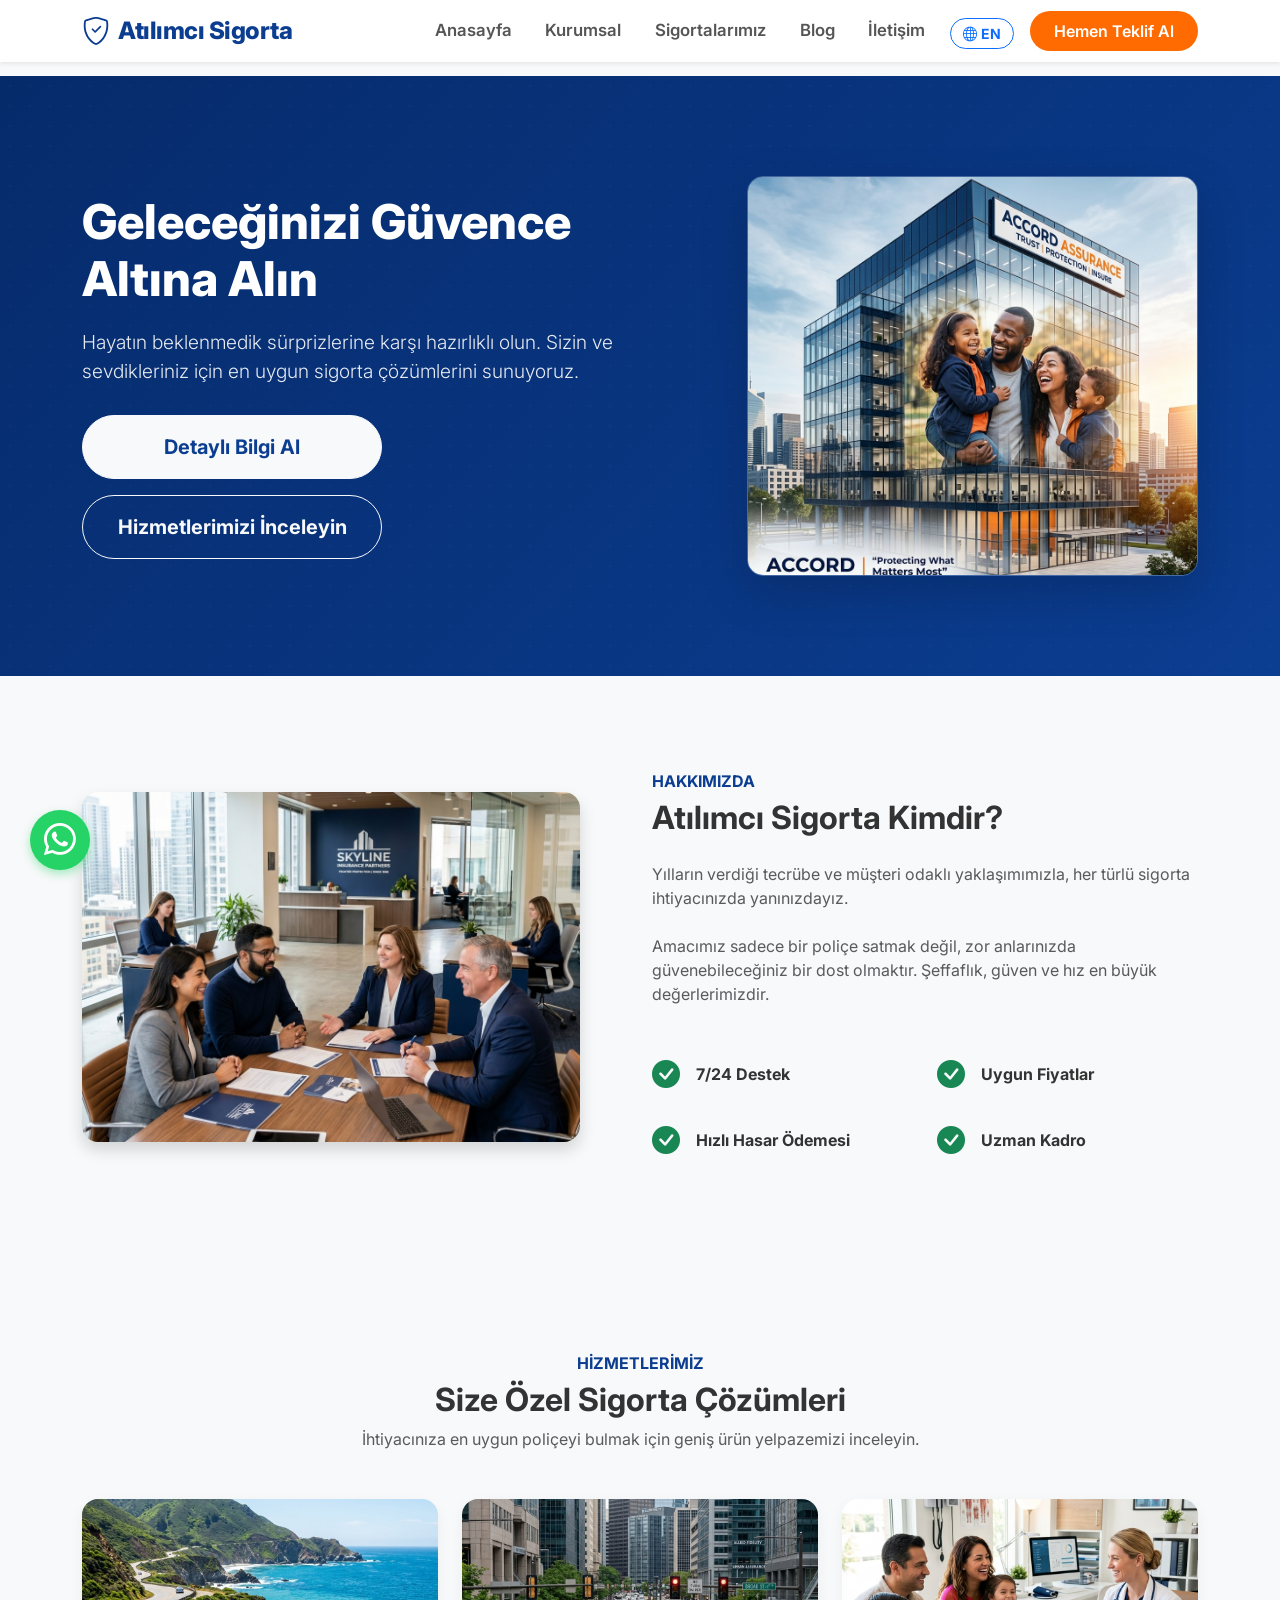
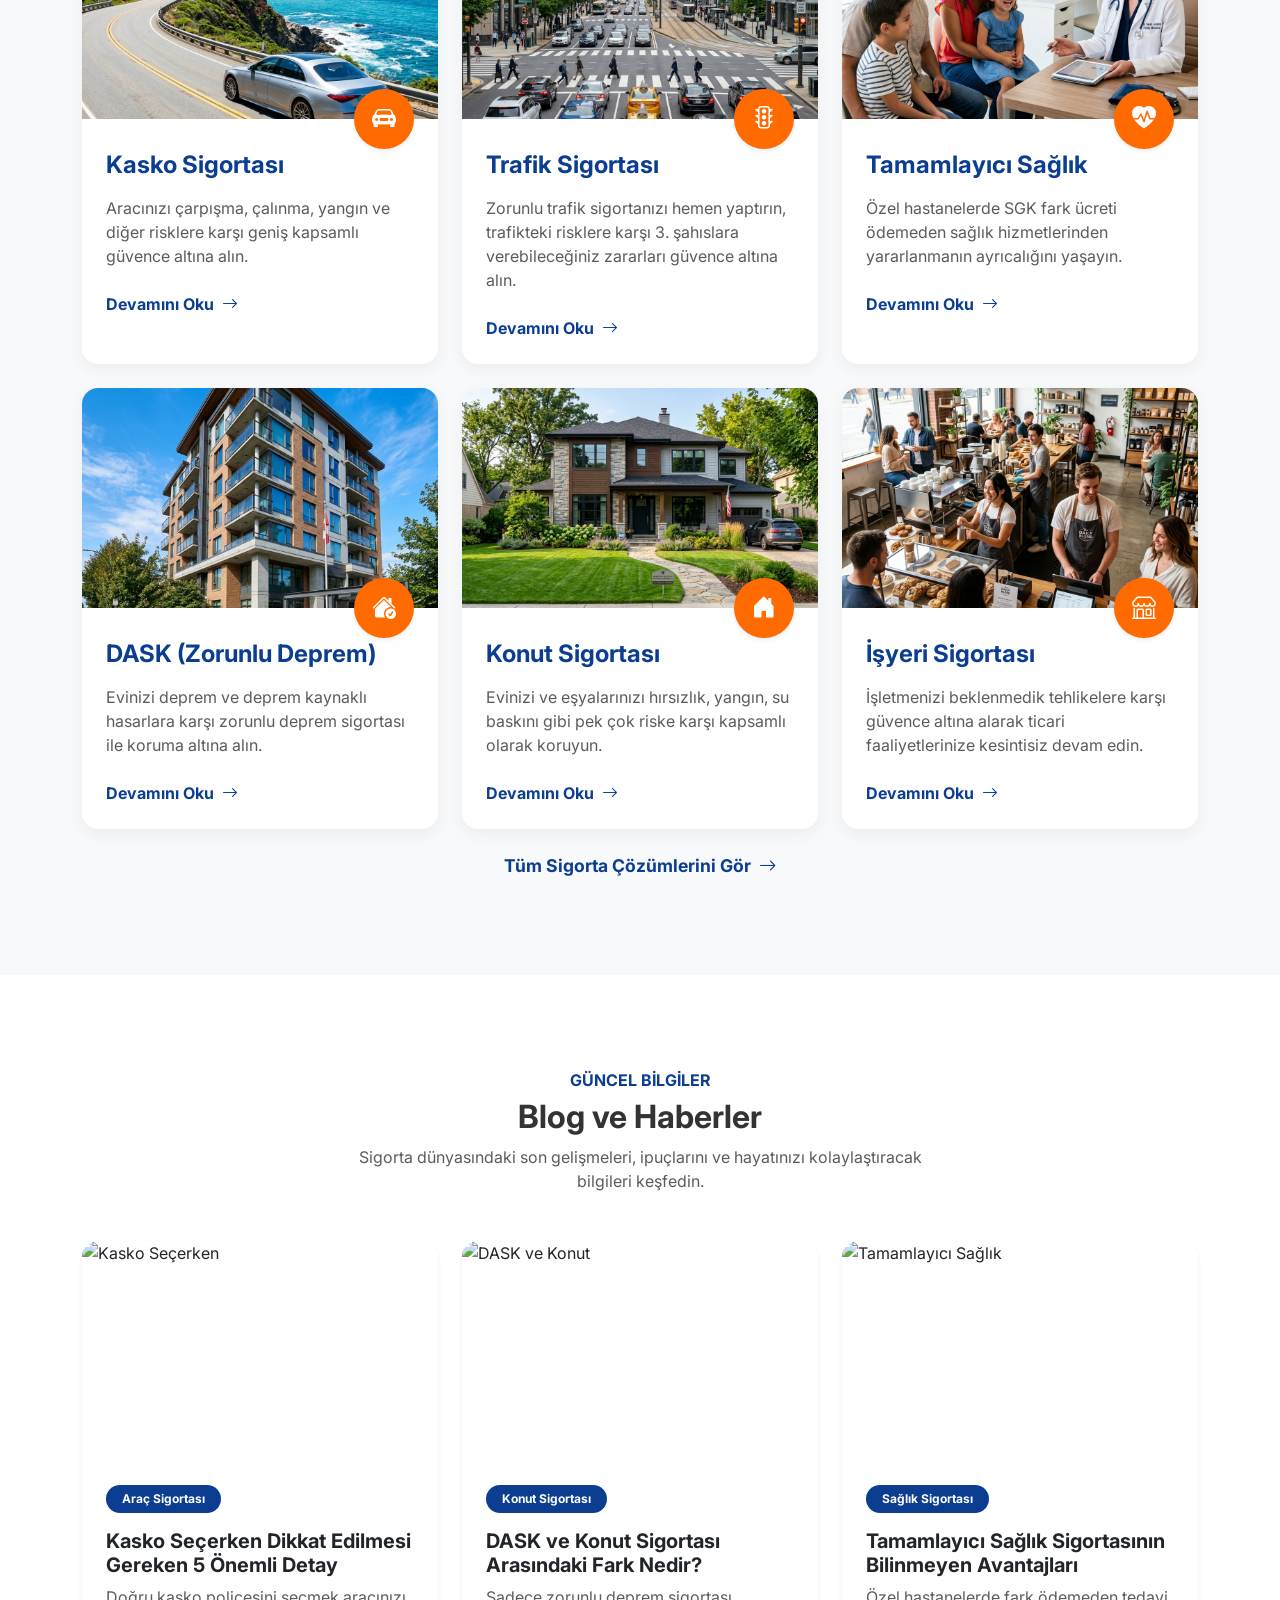
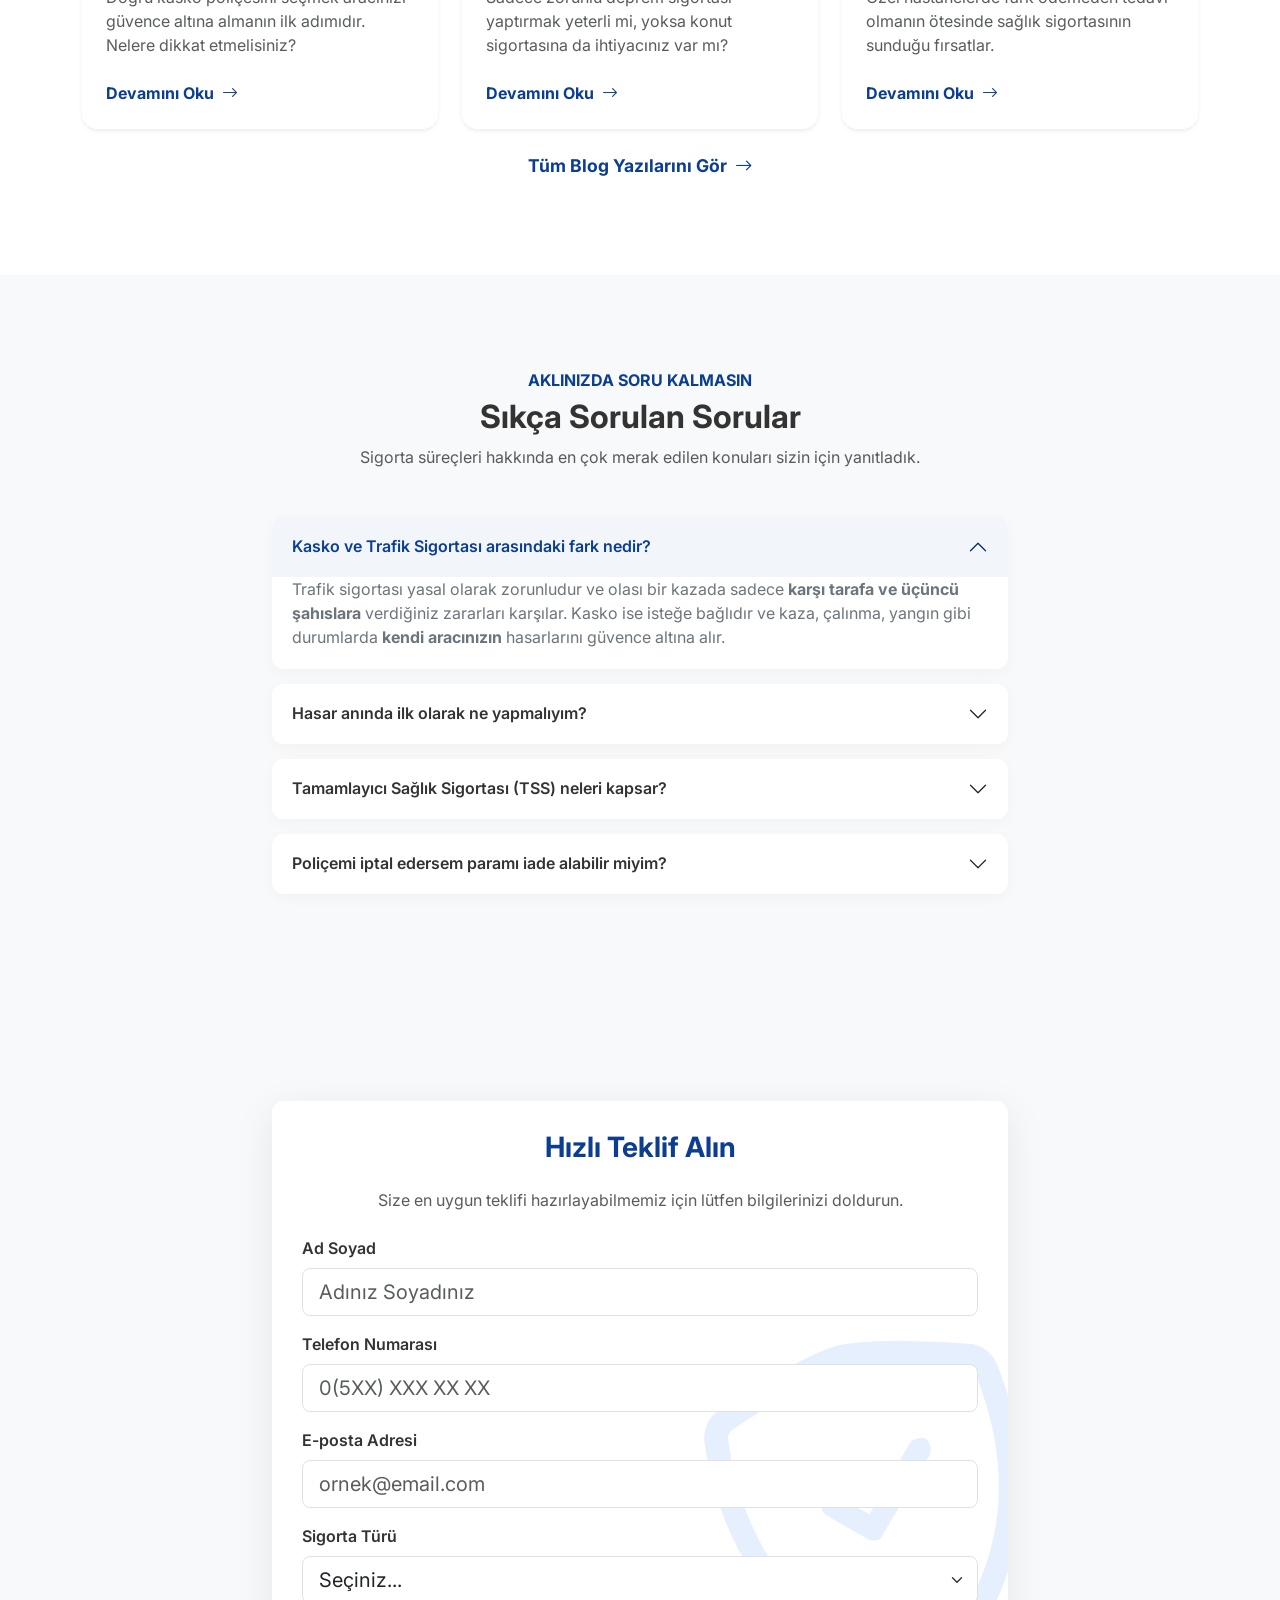
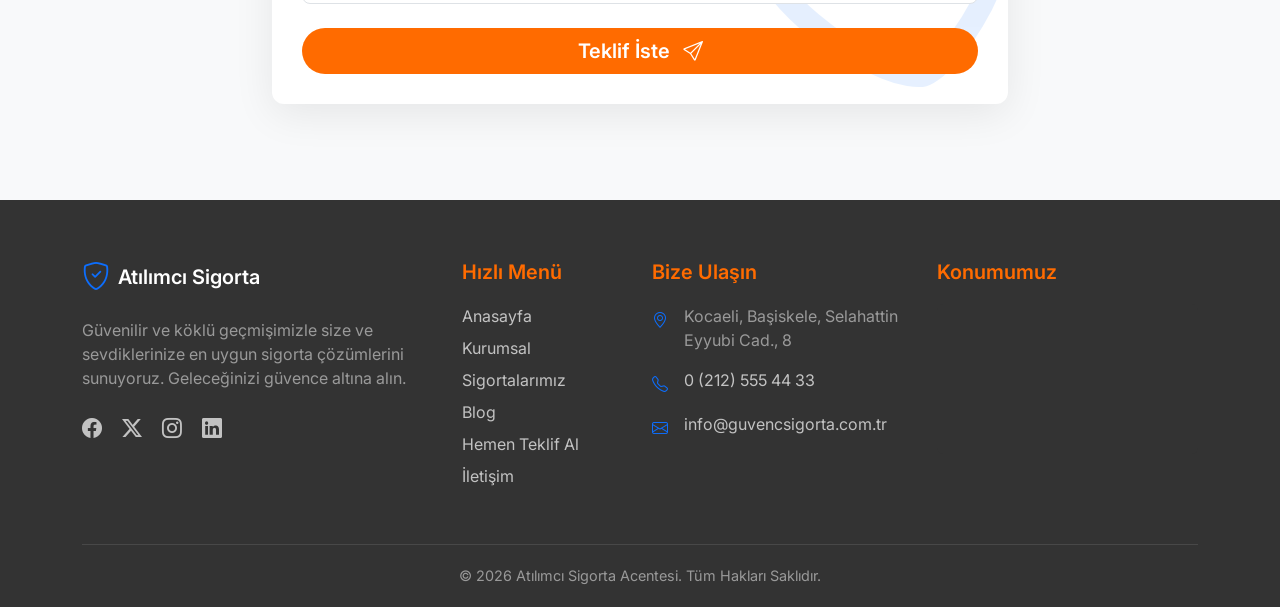
==== commit e708ba08: "feat: Guvenc -> Atilimci Sigorta tum dosyalarda, cache v12 -> v13" ====
--- a/index.html
+++ b/index.html
@@ -4,9 +4,9 @@
 <head>
   <meta charset="UTF-8">
   <meta name="viewport" content="width=device-width, initial-scale=1.0">
-  <title>Güvenç Sigorta | Geleceğinizi Güvence Altına Alın</title>
+  <title>Atılımcı Sigorta | Geleceğinizi Güvence Altına Alın</title>
   <meta name="description"
-    content="Kasko, trafik, sağlık ve konut sigortası poliçeleriniz için en uygun teklifleri Güvenç Sigorta'dan alın.">
+    content="Kasko, trafik, sağlık ve konut sigortası poliçeleriniz için en uygun teklifleri Atılımcı Sigorta'dan alın.">
 
   <!-- Google Fonts -->
   <link rel="preconnect" href="https://fonts.googleapis.com">
@@ -18,10 +18,10 @@
   <link rel="stylesheet" href="https://cdn.jsdelivr.net/npm/bootstrap-icons@1.11.3/font/bootstrap-icons.min.css">
 
   <!-- Local Bootstrap CSS -->
-  <link rel="stylesheet" href="css/bootstrap.min.css?v=11">
+  <link rel="stylesheet" href="css/bootstrap.min.css?v=13">
 
   <!-- Custom CSS -->
-  <link rel="stylesheet" href="css/style.css?v=11">
+  <link rel="stylesheet" href="css/style.css?v=13">
 </head>
 
 <body>
@@ -49,7 +49,7 @@
           </a>
         </div>
         <div class="col-lg-5 offset-lg-1 d-none d-lg-block">
-          <img src="assets/img/hero.png" alt="Güvenç Sigorta Acentesi"
+          <img src="assets/img/hero.png" alt="Atılımcı Sigorta Acentesi"
             class="img-fluid rounded-4 shadow-lg border border-light border-opacity-25"
             style="object-fit: cover; height: 400px; width: 100%;">
         </div>
@@ -69,7 +69,7 @@
         </div>
         <div class="col-lg-6 text-center text-lg-start">
           <h6 class="text-primary-custom fw-bold text-uppercase mb-2" data-i18n="sec_about_sub">Hakkımızda</h6>
-          <h2 class="fw-bold mb-4" data-i18n="sec_about_title">Güvenç Sigorta Kimdir?</h2>
+          <h2 class="fw-bold mb-4" data-i18n="sec_about_title">Atılımcı Sigorta Kimdir?</h2>
           <p class="text-muted mb-4" data-i18n="sec_about_desc1">Yılların verdiği tecrübe ve müşteri odaklı yaklaşımımızla, her türlü sigorta ihtiyacınızda yanınızdayız.</p>
           <p class="text-muted mb-4" data-i18n="sec_about_desc2">Amacımız sadece bir poliçe satmak değil, zor anlarınızda güvenebileceğiniz bir dost olmaktır. Şeffaflık, güven ve hız en büyük değerlerimizdir.</p>
           <div class="row g-4 mt-2">
@@ -351,26 +351,26 @@
   </div>
 
   <!-- Local jQuery and Bootstrap JS -->
-  <script src="js/jquery.min.js?v=11"></script>
-  <script src="js/bootstrap.bundle.min.js?v=11"></script>
+  <script src="js/jquery.min.js?v=13"></script>
+  <script src="js/bootstrap.bundle.min.js?v=13"></script>
 
   <!-- Web Components CSS -->
-  <link rel="stylesheet" href="js/components/Navbar/Navbar.css?v=11">
-  <link rel="stylesheet" href="js/components/InsuranceCard/InsuranceCard.css?v=11">
-  <link rel="stylesheet" href="js/components/OfferForm/OfferForm.css?v=11">
-  <link rel="stylesheet" href="js/components/Footer/Footer.css?v=11">
+  <link rel="stylesheet" href="js/components/Navbar/Navbar.css?v=13">
+  <link rel="stylesheet" href="js/components/InsuranceCard/InsuranceCard.css?v=13">
+  <link rel="stylesheet" href="js/components/OfferForm/OfferForm.css?v=13">
+  <link rel="stylesheet" href="js/components/Footer/Footer.css?v=13">
 
   <!-- Web Components JS-->
-  <script src="js/components/Navbar/Navbar.js?v=11"></script>
-  <script src="js/components/InsuranceCard/InsuranceCard.js?v=11"></script>
-  <script src="js/components/OfferForm/OfferForm.js?v=11"></script>
-  <script src="js/components/Footer/Footer.js?v=11"></script>
+  <script src="js/components/Navbar/Navbar.js?v=13"></script>
+  <script src="js/components/InsuranceCard/InsuranceCard.js?v=13"></script>
+  <script src="js/components/OfferForm/OfferForm.js?v=13"></script>
+  <script src="js/components/Footer/Footer.js?v=13"></script>
 
   <!-- Translations -->
-  <script src="js/translations.js?v=11"></script>
+  <script src="js/translations.js?v=13"></script>
   
   <!-- Main Application Logic -->
-  <script src="js/main.js?v=11"></script>
+  <script src="js/main.js?v=13"></script>
 
   <!-- Scroll to Top Button -->
   <a href="#top" class="scroll-to-top bg-primary-custom text-white shadow-lg" id="scrollToTopBtn">
@@ -378,7 +378,7 @@
   </a>
 
   <!-- WhatsApp Floating Button -->
-  <a href="https://wa.me/905376395515?text=Merhaba,%20bilgi%20almak%20istiyorum." class="whatsapp-float" target="_blank" rel="noopener noreferrer">
+  <a href="https://wa.me/905336583333?text=Merhaba,%20bilgi%20almak%20istiyorum." class="whatsapp-float" target="_blank" rel="noopener noreferrer">
     <i class="bi bi-whatsapp"></i>
   </a>
 
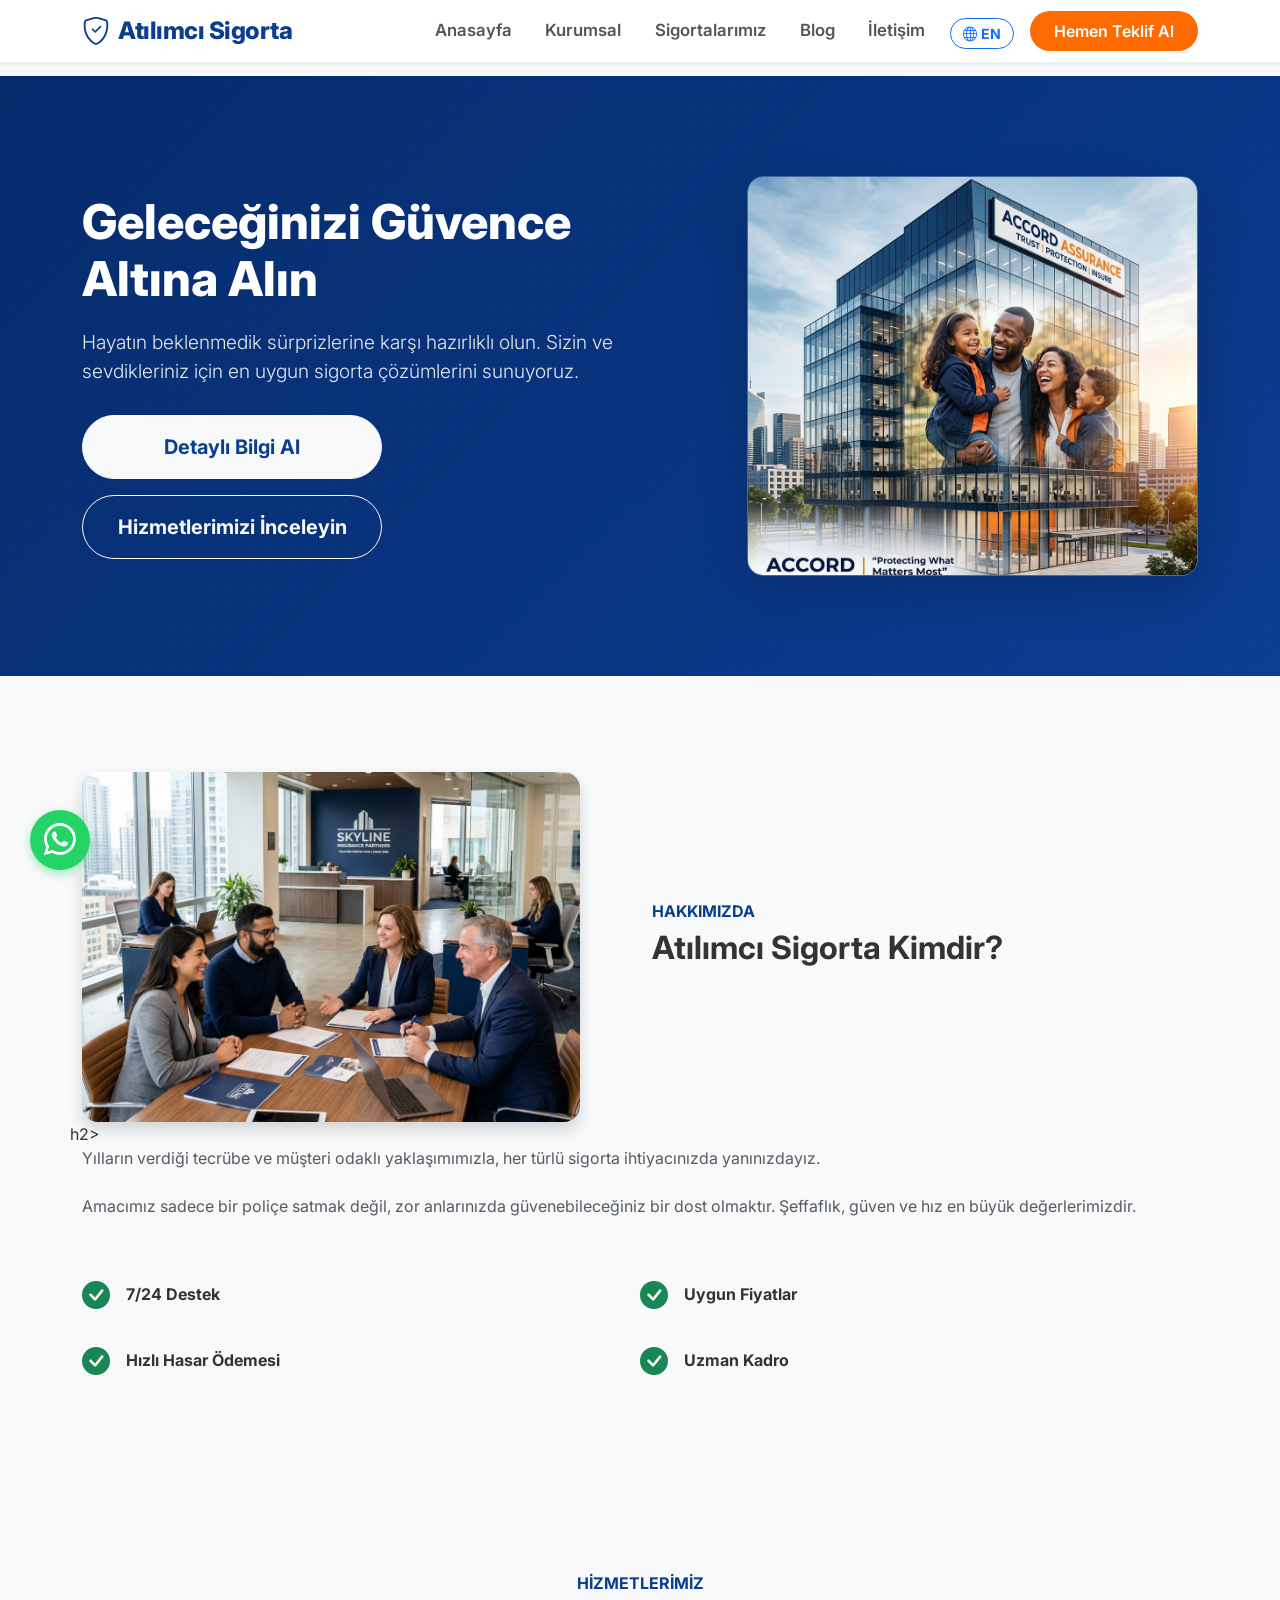
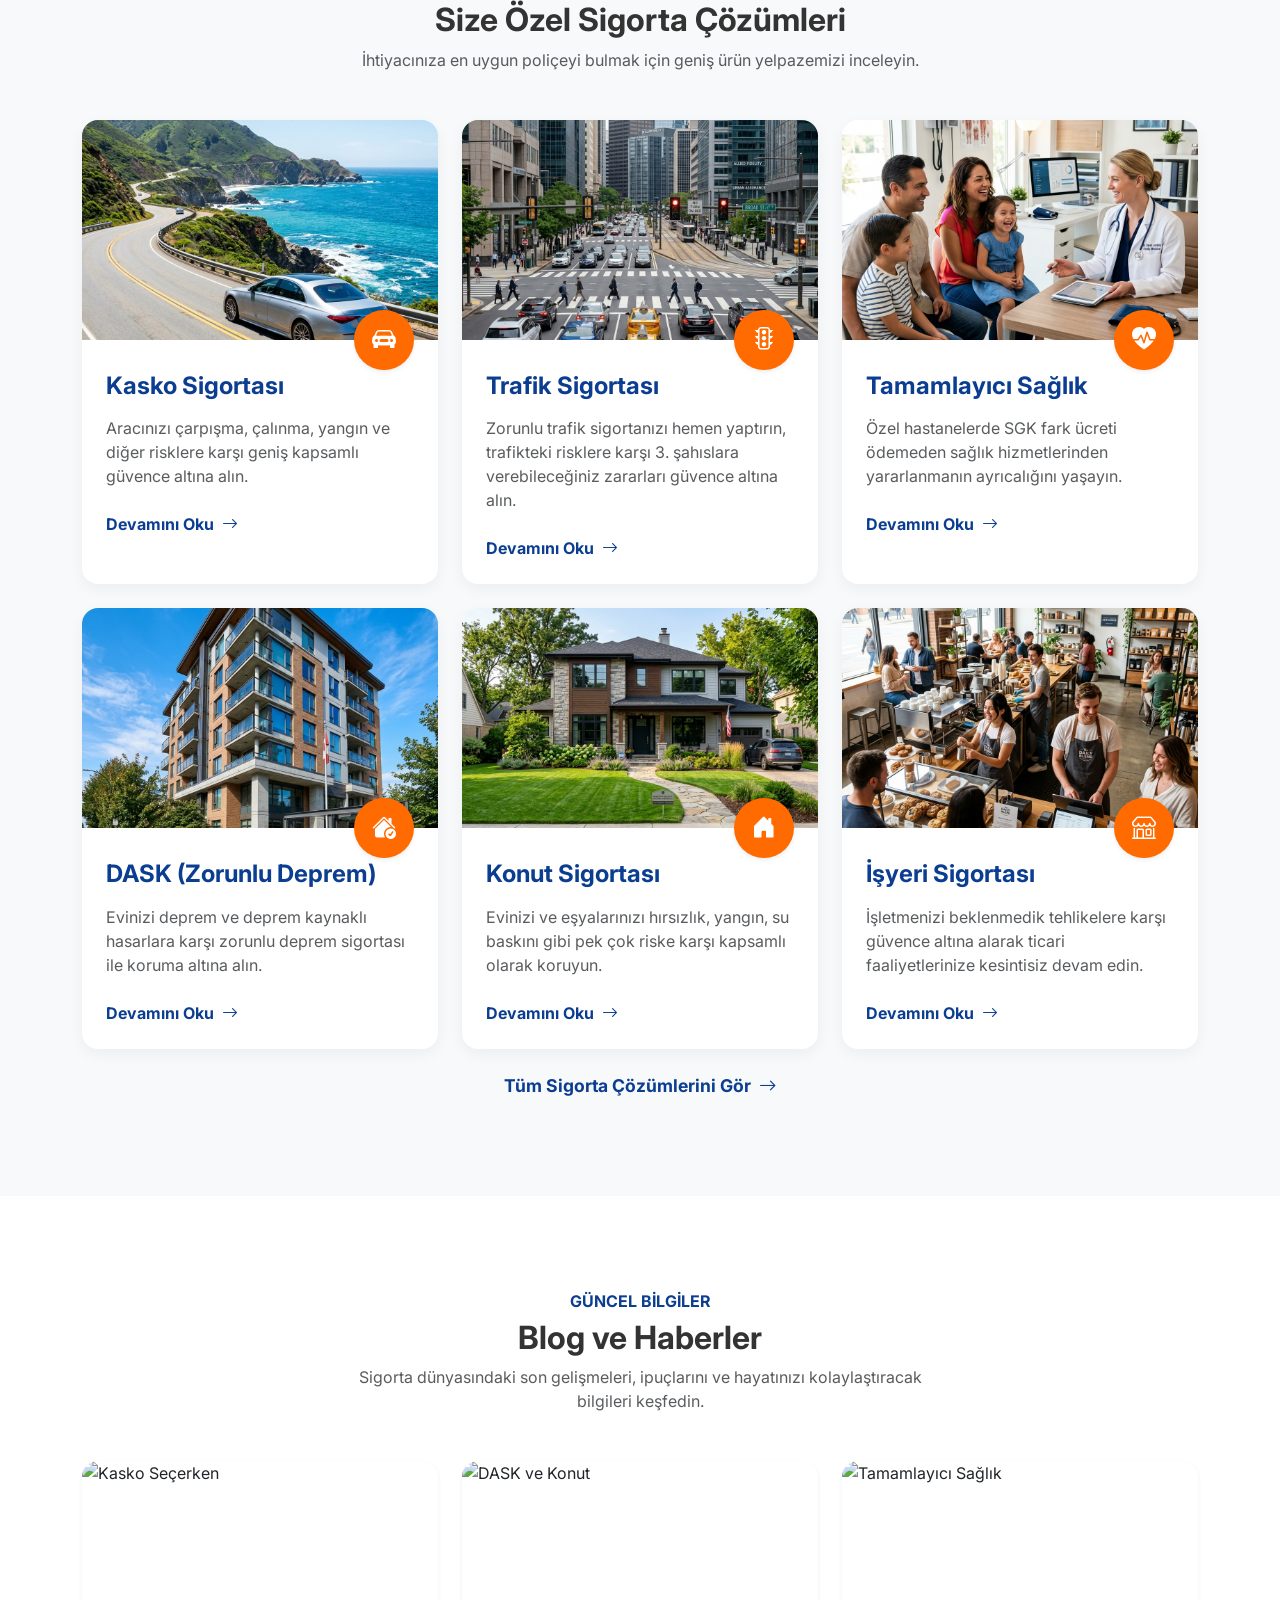
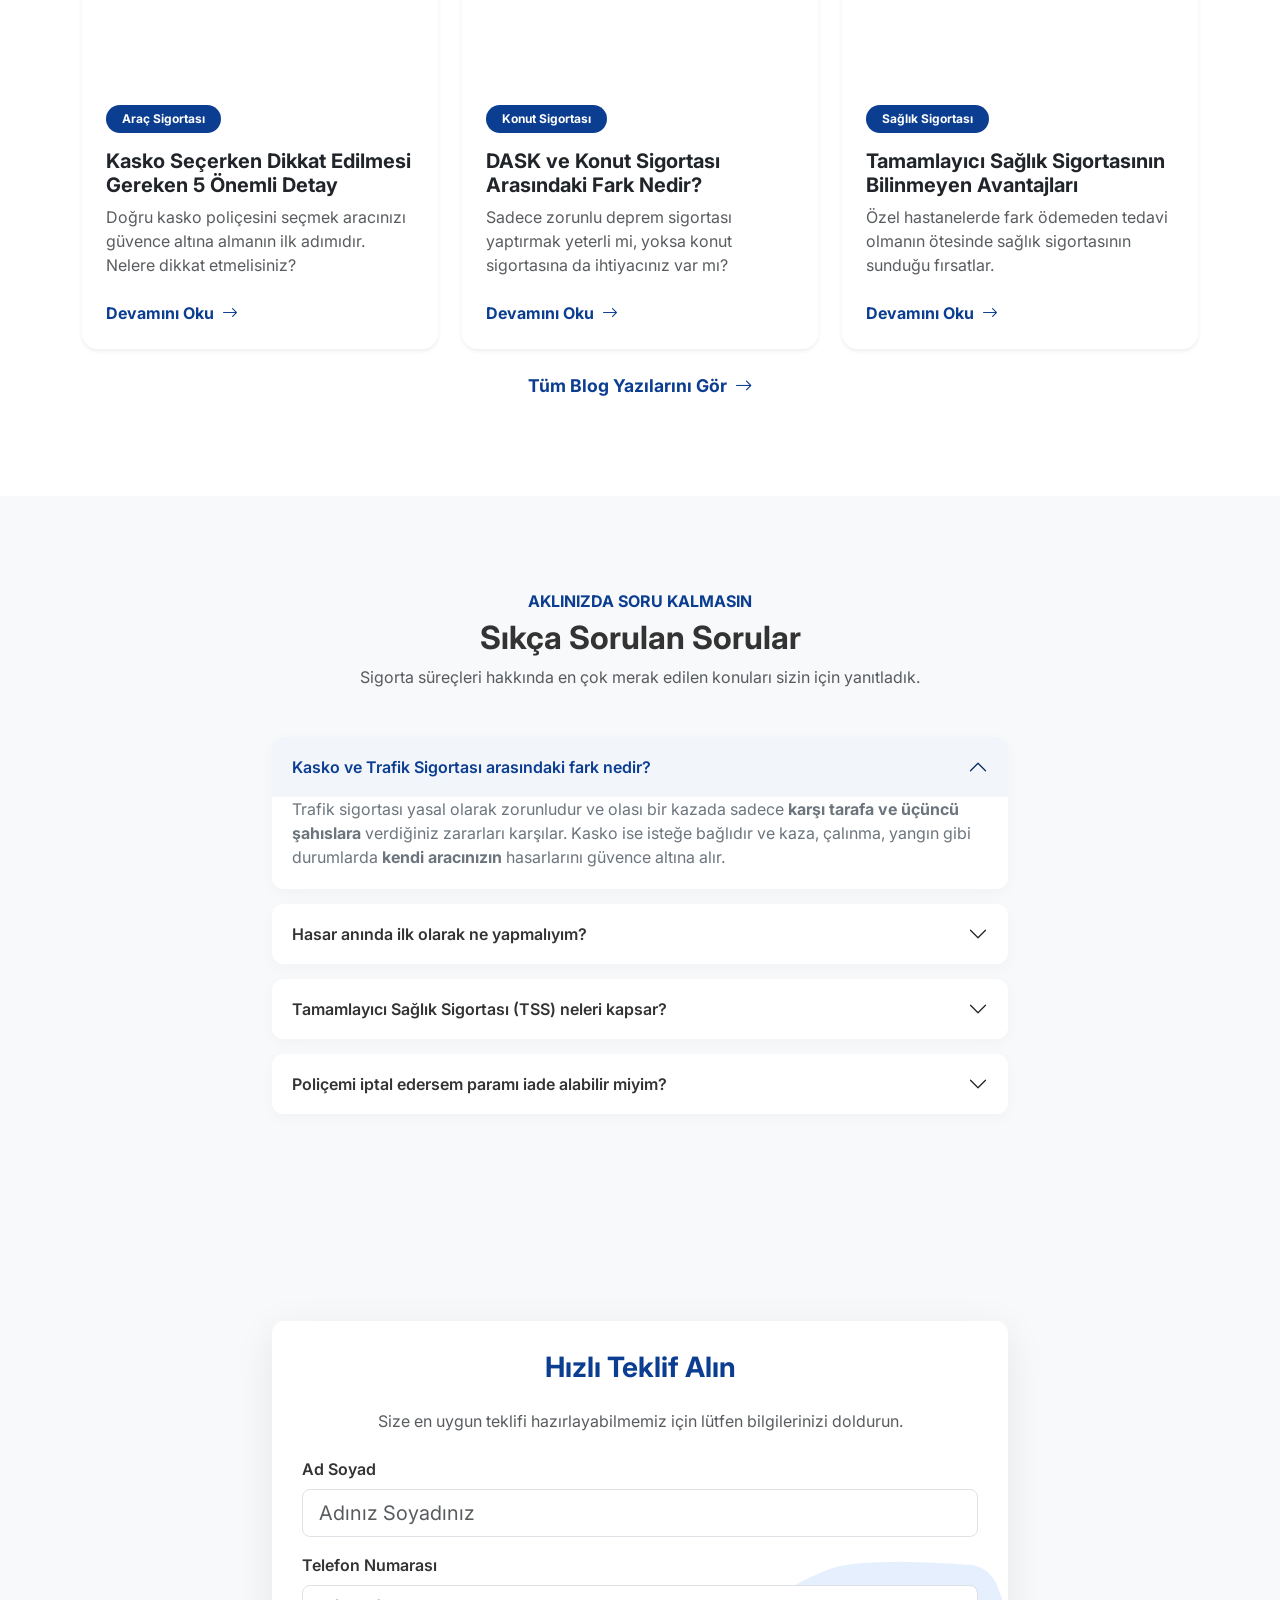
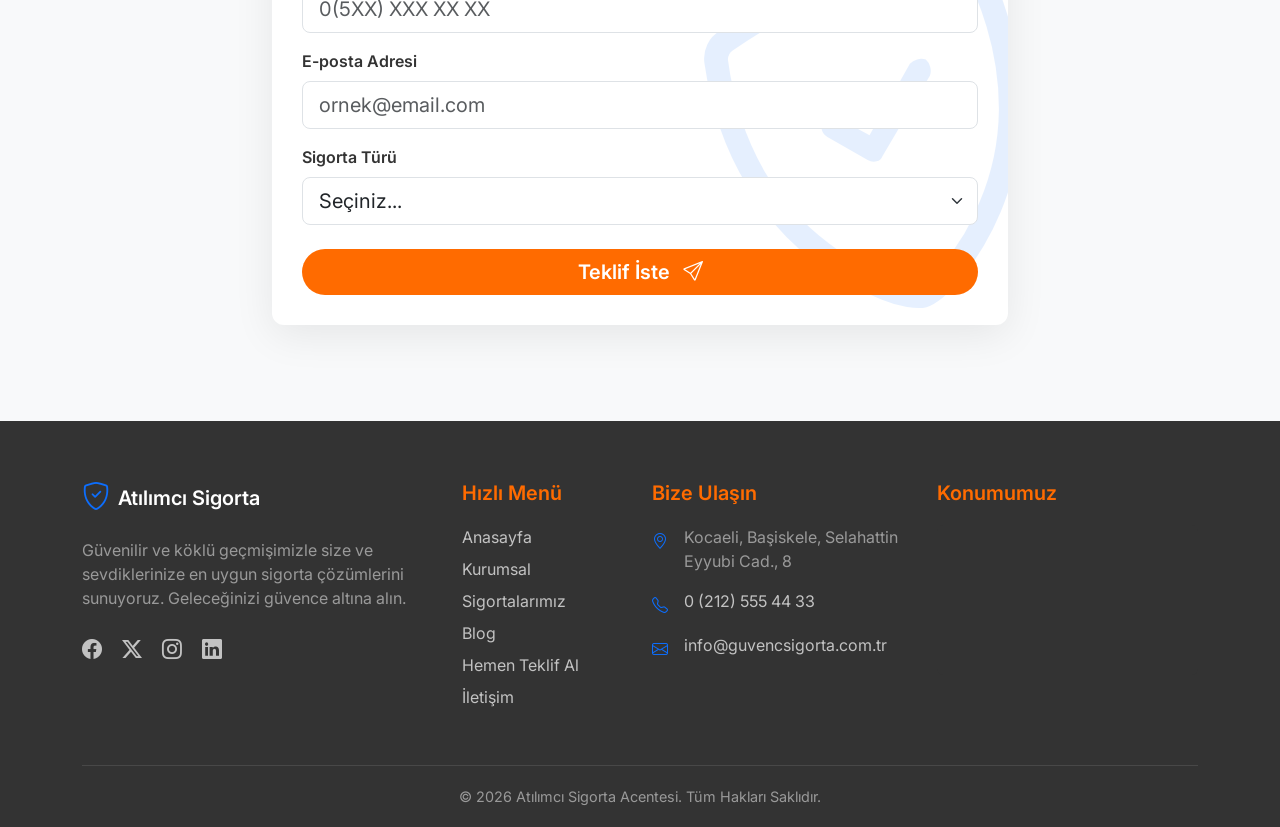
==== commit 97f7a76f: "feat: scroll-to-top hizlandirildi, cache v13 -> v14" ====
--- a/index.html
+++ b/index.html
@@ -18,10 +18,10 @@
   <link rel="stylesheet" href="https://cdn.jsdelivr.net/npm/bootstrap-icons@1.11.3/font/bootstrap-icons.min.css">
 
   <!-- Local Bootstrap CSS -->
-  <link rel="stylesheet" href="css/bootstrap.min.css?v=13">
+  <link rel="stylesheet" href="css/bootstrap.min.css?v=12">
 
   <!-- Custom CSS -->
-  <link rel="stylesheet" href="css/style.css?v=13">
+  <link rel="stylesheet" href="css/style.css?v=12">
 </head>
 
 <body>
@@ -69,7 +69,7 @@
         </div>
         <div class="col-lg-6 text-center text-lg-start">
           <h6 class="text-primary-custom fw-bold text-uppercase mb-2" data-i18n="sec_about_sub">Hakkımızda</h6>
-          <h2 class="fw-bold mb-4" data-i18n="sec_about_title">Atılımcı Sigorta Kimdir?</h2>
+          <h2 class="fw-bold mb-4" data-i18n="sec_about_title">Atılımcı Sigorta Kimdir?</div>h2>
           <p class="text-muted mb-4" data-i18n="sec_about_desc1">Yılların verdiği tecrübe ve müşteri odaklı yaklaşımımızla, her türlü sigorta ihtiyacınızda yanınızdayız.</p>
           <p class="text-muted mb-4" data-i18n="sec_about_desc2">Amacımız sadece bir poliçe satmak değil, zor anlarınızda güvenebileceğiniz bir dost olmaktır. Şeffaflık, güven ve hız en büyük değerlerimizdir.</p>
           <div class="row g-4 mt-2">
@@ -339,7 +339,7 @@
           <div class="bg-light text-primary-custom mx-auto mb-4 d-flex align-items-center justify-content-center rounded-circle" style="width: 80px; height: 80px;">
             <i class="bi bi-shield-check" style="font-size: 2.5rem;"></i>
           </div>
-          <h3 class="fw-bold mb-3 text-primary-custom">Güvenç Sigorta'ya<br>Hoş Geldiniz!</h3>
+          <h3 class="fw-bold mb-3 text-primary-custom">Atılımcı Sigorta'ya<br>Hoş Geldiniz!</h3>
           <p class="text-muted mb-4">Geleceğinizi ve sevdiklerinizi güvence altına almak için doğru yerdesiniz. İhtiyacınıza en uygun poliçeyi saniyeler içinde öğrenmek ister misiniz?</p>
           <div class="d-grid gap-2 d-sm-flex justify-content-sm-center">
             <button type="button" class="btn btn-cta rounded-pill px-4 py-2" data-bs-dismiss="modal" onclick="document.getElementById('teklif-al').scrollIntoView({behavior: 'smooth'})">Hızlı Teklif Al</button>
@@ -351,26 +351,26 @@
   </div>
 
   <!-- Local jQuery and Bootstrap JS -->
-  <script src="js/jquery.min.js?v=13"></script>
-  <script src="js/bootstrap.bundle.min.js?v=13"></script>
+  <script src="js/jquery.min.js?v=12"></script>
+  <script src="js/bootstrap.bundle.min.js?v=12"></script>
 
   <!-- Web Components CSS -->
-  <link rel="stylesheet" href="js/components/Navbar/Navbar.css?v=13">
-  <link rel="stylesheet" href="js/components/InsuranceCard/InsuranceCard.css?v=13">
-  <link rel="stylesheet" href="js/components/OfferForm/OfferForm.css?v=13">
-  <link rel="stylesheet" href="js/components/Footer/Footer.css?v=13">
+  <link rel="stylesheet" href="js/components/Navbar/Navbar.css?v=12">
+  <link rel="stylesheet" href="js/components/InsuranceCard/InsuranceCard.css?v=12">
+  <link rel="stylesheet" href="js/components/OfferForm/OfferForm.css?v=12">
+  <link rel="stylesheet" href="js/components/Footer/Footer.css?v=12">
 
   <!-- Web Components JS-->
-  <script src="js/components/Navbar/Navbar.js?v=13"></script>
-  <script src="js/components/InsuranceCard/InsuranceCard.js?v=13"></script>
-  <script src="js/components/OfferForm/OfferForm.js?v=13"></script>
-  <script src="js/components/Footer/Footer.js?v=13"></script>
+  <script src="js/components/Navbar/Navbar.js?v=12"></script>
+  <script src="js/components/InsuranceCard/InsuranceCard.js?v=12"></script>
+  <script src="js/components/OfferForm/OfferForm.js?v=12"></script>
+  <script src="js/components/Footer/Footer.js?v=12"></script>
 
   <!-- Translations -->
-  <script src="js/translations.js?v=13"></script>
+  <script src="js/translations.js?v=12"></script>
   
   <!-- Main Application Logic -->
-  <script src="js/main.js?v=13"></script>
+  <script src="js/main.js?v=12"></script>
 
   <!-- Scroll to Top Button -->
   <a href="#top" class="scroll-to-top bg-primary-custom text-white shadow-lg" id="scrollToTopBtn">
--- a/css/style.css
+++ b/css/style.css
@@ -19,6 +19,7 @@
 
 html {
   overflow-x: hidden;
+  scroll-behavior: auto;
 }
 
 /* Custom Utilities */
